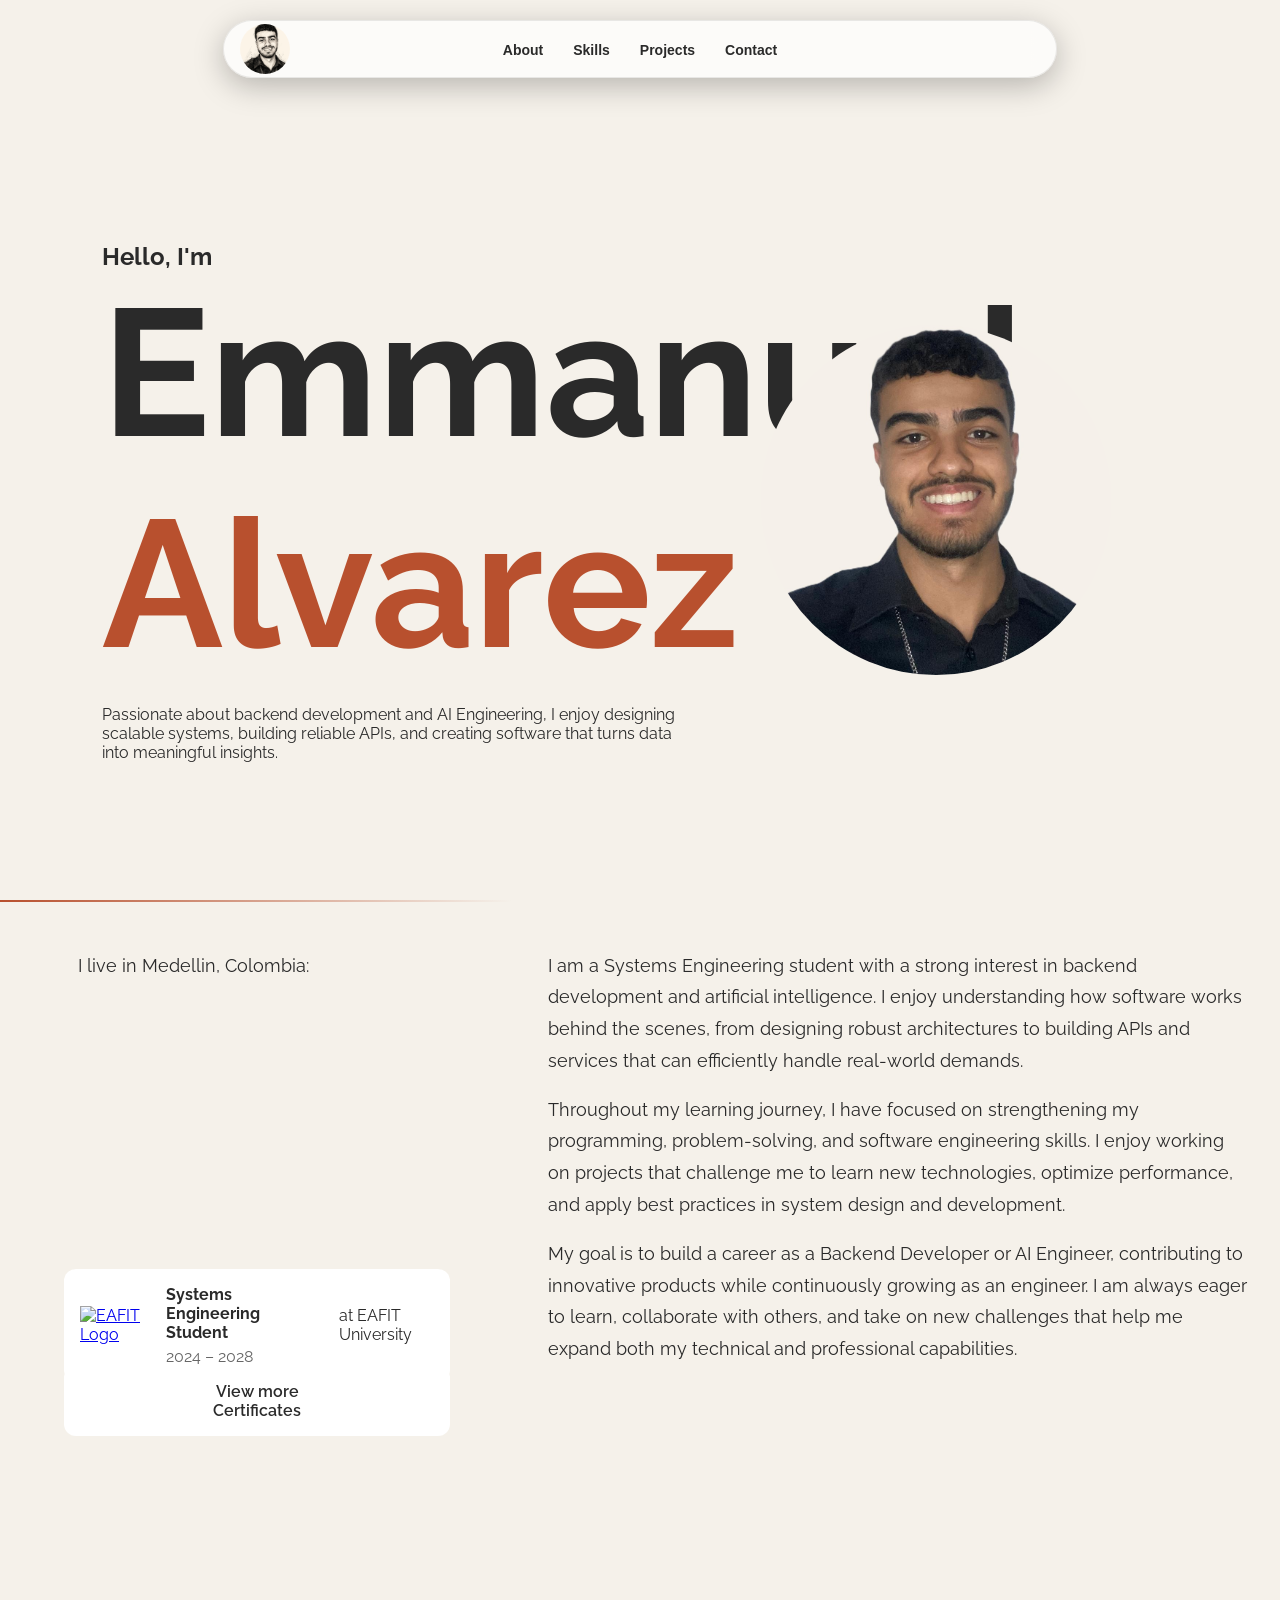
==== frontend/index.html @ 564d669e "feat(certificates)" ====
<!DOCTYPE html>
<html lang="es">
<head>
    <meta charset="UTF-8">
    <meta http-equiv="X-UA-Compatible" content="IE=edge">
    <meta name="viewport" content="width=device-width, initial-scale=1.0">
    <link rel="stylesheet" href="index.css">
    <!-- Fuente del Proyecto Raleway -->
    <link href="https://fonts.googleapis.com/css2?family=Raleway:wght@500&display=swap" rel="stylesheet">
    <title>Portfolio</title>
</head>

<body>

    <div id="topbar-container">
        <script src="topbar/topbar.js"></script>
    </div>


    <section id="introduction" class="section about">
        <div class="about-content">
            <h1>Hello, I'm</h1>
            <p class="about-name">Emmanuel<br><span style="color: #B8502E;"> Alvarez</span></p>
            <p>Passionate about backend development and AI Engineering, I enjoy designing scalable systems, building reliable APIs, and creating software that turns data into meaningful insights.</p>
        </div>

        <div class="about-image">
            <img src="img/profile.jpeg" alt="Profile Picture">
        </div>
    </section>


    <section id="about" class="section aboutExtended">

    <div class="about-left">
    
        <div class="about-location">
            <p>I live in Medellin, Colombia:</p>
        </div>

        <div class="about-map">
            <iframe
                src="https://www.google.com/maps?q=Medellin,Colombia&output=embed"
                loading="lazy">
            </iframe>
        </div>

        <div class="education-card">
            <a href="https://www.eafit.edu.co/" target="_blank">
                <img src="img/eafit_logo.jpg" alt="EAFIT Logo">
            </a>
        
            <div class="education-info">
                <h4>Systems Engineering Student</h4>
                <p>2024 – 2028</p>
            </div>

            <div><p>at EAFIT University</p></div>

        </div>

        
        <div id="certificates-container">
            <script src="certificates/certificates.js"></script>
        </div>

        <div class="certificates-link">
            <a href="#"  id="open-certificates">
                View more Certificates
            </a>
        </div>

    </div>

        <div class="about-description">
            <p>I am a Systems Engineering student with a strong interest in backend development and artificial intelligence. I enjoy understanding how software works behind the scenes, from designing robust architectures to building APIs and services that can efficiently handle real-world demands.</p>
            <p>Throughout my learning journey, I have focused on strengthening my programming, problem-solving, and software engineering skills. I enjoy working on projects that challenge me to learn new technologies, optimize performance, and apply best practices in system design and development.</p>
            <p>My goal is to build a career as a Backend Developer or AI Engineer, contributing to innovative products while continuously growing as an engineer. I am always eager to learn, collaborate with others, and take on new challenges that help me expand both my technical and professional capabilities.</p>
        </div>
    </section>

    <section id="skills" class="section skills">

    </section>

    <section id="projects" class="section projects">

    </section>

    <section id="contact" class="section contact">

    </section>
</body>
</html>
---- frontend/index.css ----
body {
    margin: 0;
    padding-top: 100px;
    background: #F5F1EA;
    color: #2a2a2a;
    font-family: 'Raleway', sans-serif;
}

.section {
    min-height: 100vh;
    display: flex;
}

.about {
    min-height: calc(100vh - 100px);
    background: #F5F1EA;
    display: flex;
    align-items: center;
    justify-content: space-between;
    padding: 0 8%;
}


.about-content {
    width: 55%;
}

.about-name {
    font-size: 20vh;
    font-weight: 700;
    margin-bottom: 1rem;
    margin-top: -1.5rem;
}

.about-image {
    width: 45%;
    display: flex;
    justify-content: center;
}

.about-image img {
    width: 350px;
    height: 350px;
    border-radius: 50%;
    object-fit: cover;
    object-position: center 90%;
}


.about::after {
    content: "";
    position: absolute;
    bottom: -2px;

    left:0%;
    transform: translateX(-50%);

    width: 80%;
    height: 2px;

    background: linear-gradient(
        90deg,
        transparent,
        #B8502E,
        transparent
    );
}

.about-description {
    font-size: 1.1rem;
    line-height: 1.8;
    max-width: 700px;
    margin-left: auto;
    margin-right: 2rem;
    margin-top: 2rem;
    margin-bottom: 2rem;
}

.about-left {
    width: 450px;
    flex-shrink: 0;


    display: flex;
    flex-direction: column;
    align-items: center;
}

.about-location {
    line-height: 1.8;
    margin-top: 2rem;
    font-size: 1.1rem;
    font-weight: 2000;
    margin-left: -4rem;
}

.about-map iframe {
    
    margin-left: 2rem; 
    width: 110%;
    height: 250px;
    border: none;
    border-radius: 12px;
}

.education-card {
    
    margin-left: 4rem;

    background: #ffffff;
    border-radius: 12px;
    padding: 1rem;
    margin-top: 1rem;

    display: flex;
    align-items: center;
    gap: 1rem;
}

.education-card img {
    width: 60px;
    height: auto;
}

.education-info h4 {
    margin: 0;
    font-size: 1rem;
}

.education-info p {
    margin: 0.3rem 0 0;
    color: #666;
}

.certificates-link {
    
    margin-top: -1rem;
    margin-left: 4rem;
    background: #ffffff;
    border-radius: 12px;
    padding: 1rem 7rem;

    text-align: center;
    transition: 0.3s;
}

.certificates-link:hover {
    transform: translateY(-2px);
}

.certificates-link a {
    text-decoration: none;
    color: inherit;
    font-weight: 600;
}


.skills {
    background: #F5F1EA;
}

.projects {
    background: #EFEAE0;
}

.contact {
    background: #F5F1EA;
}


html {
    scroll-behavior: smooth;
}
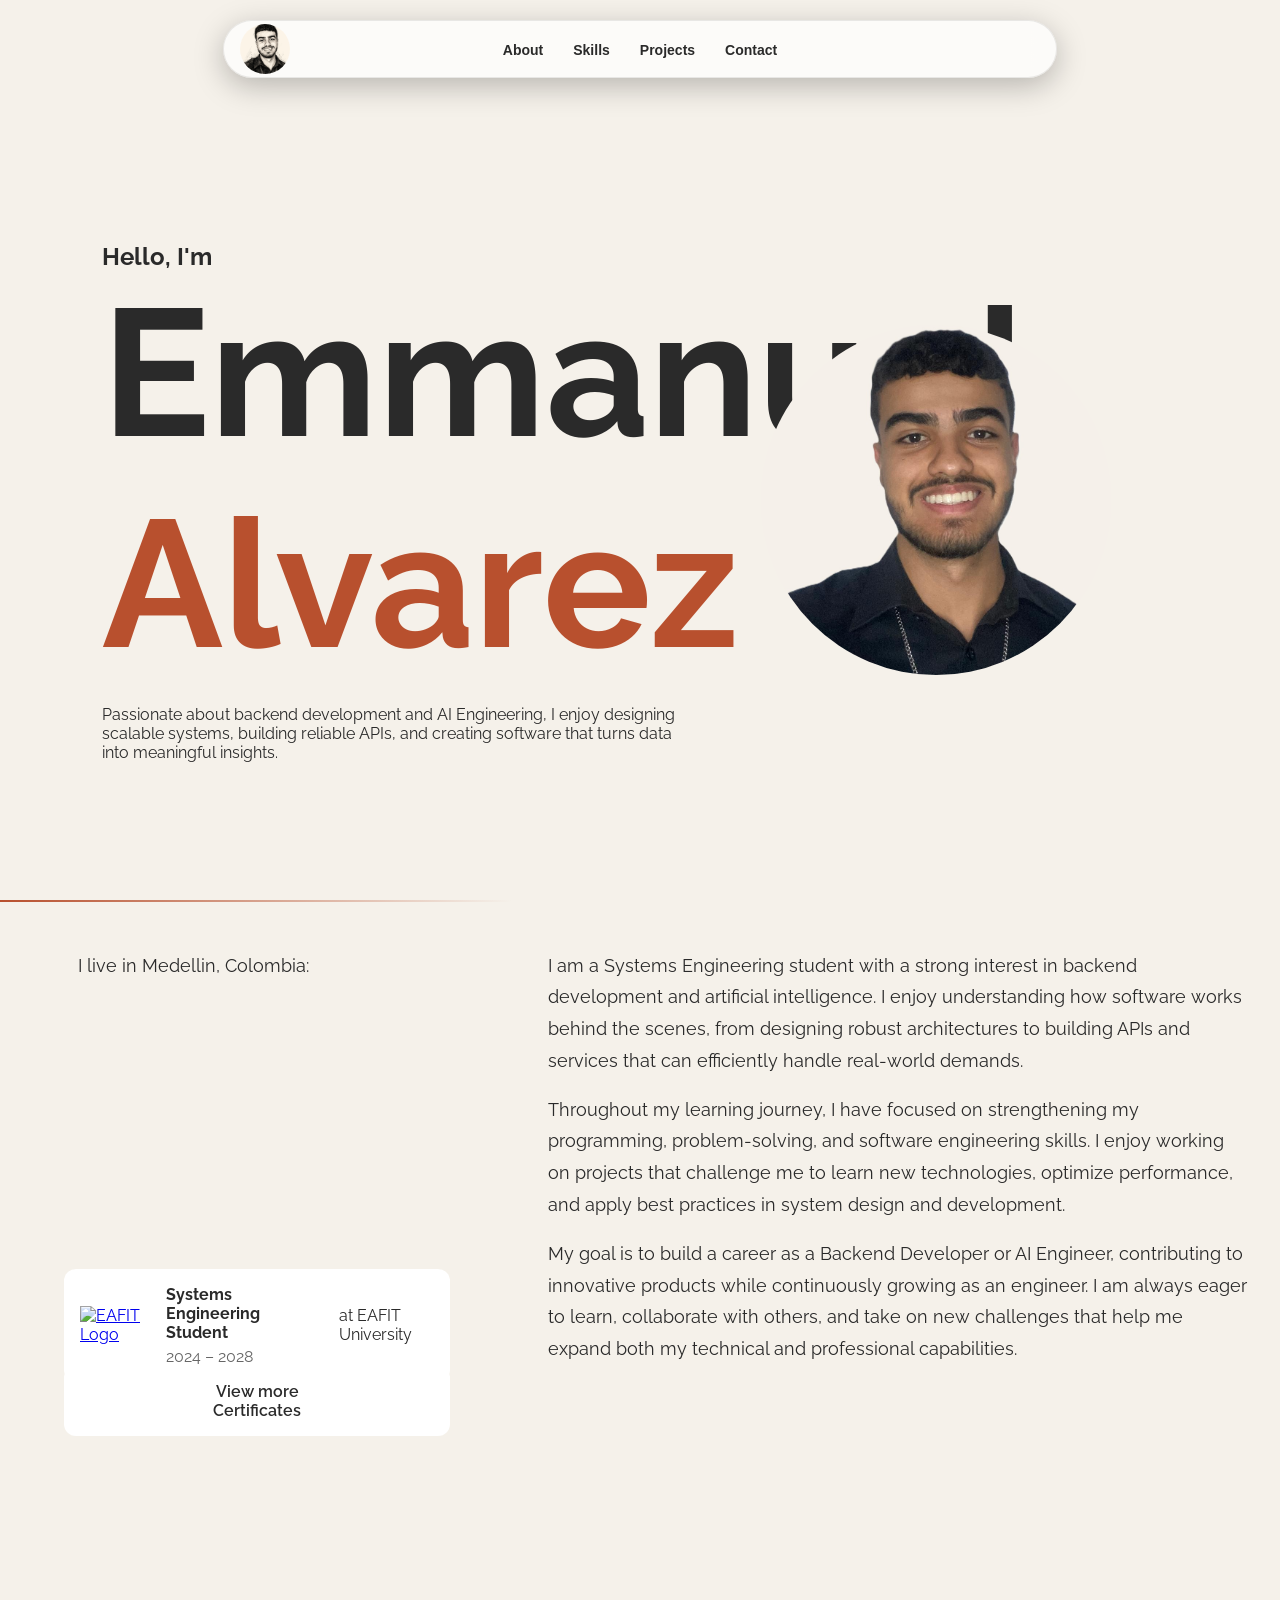
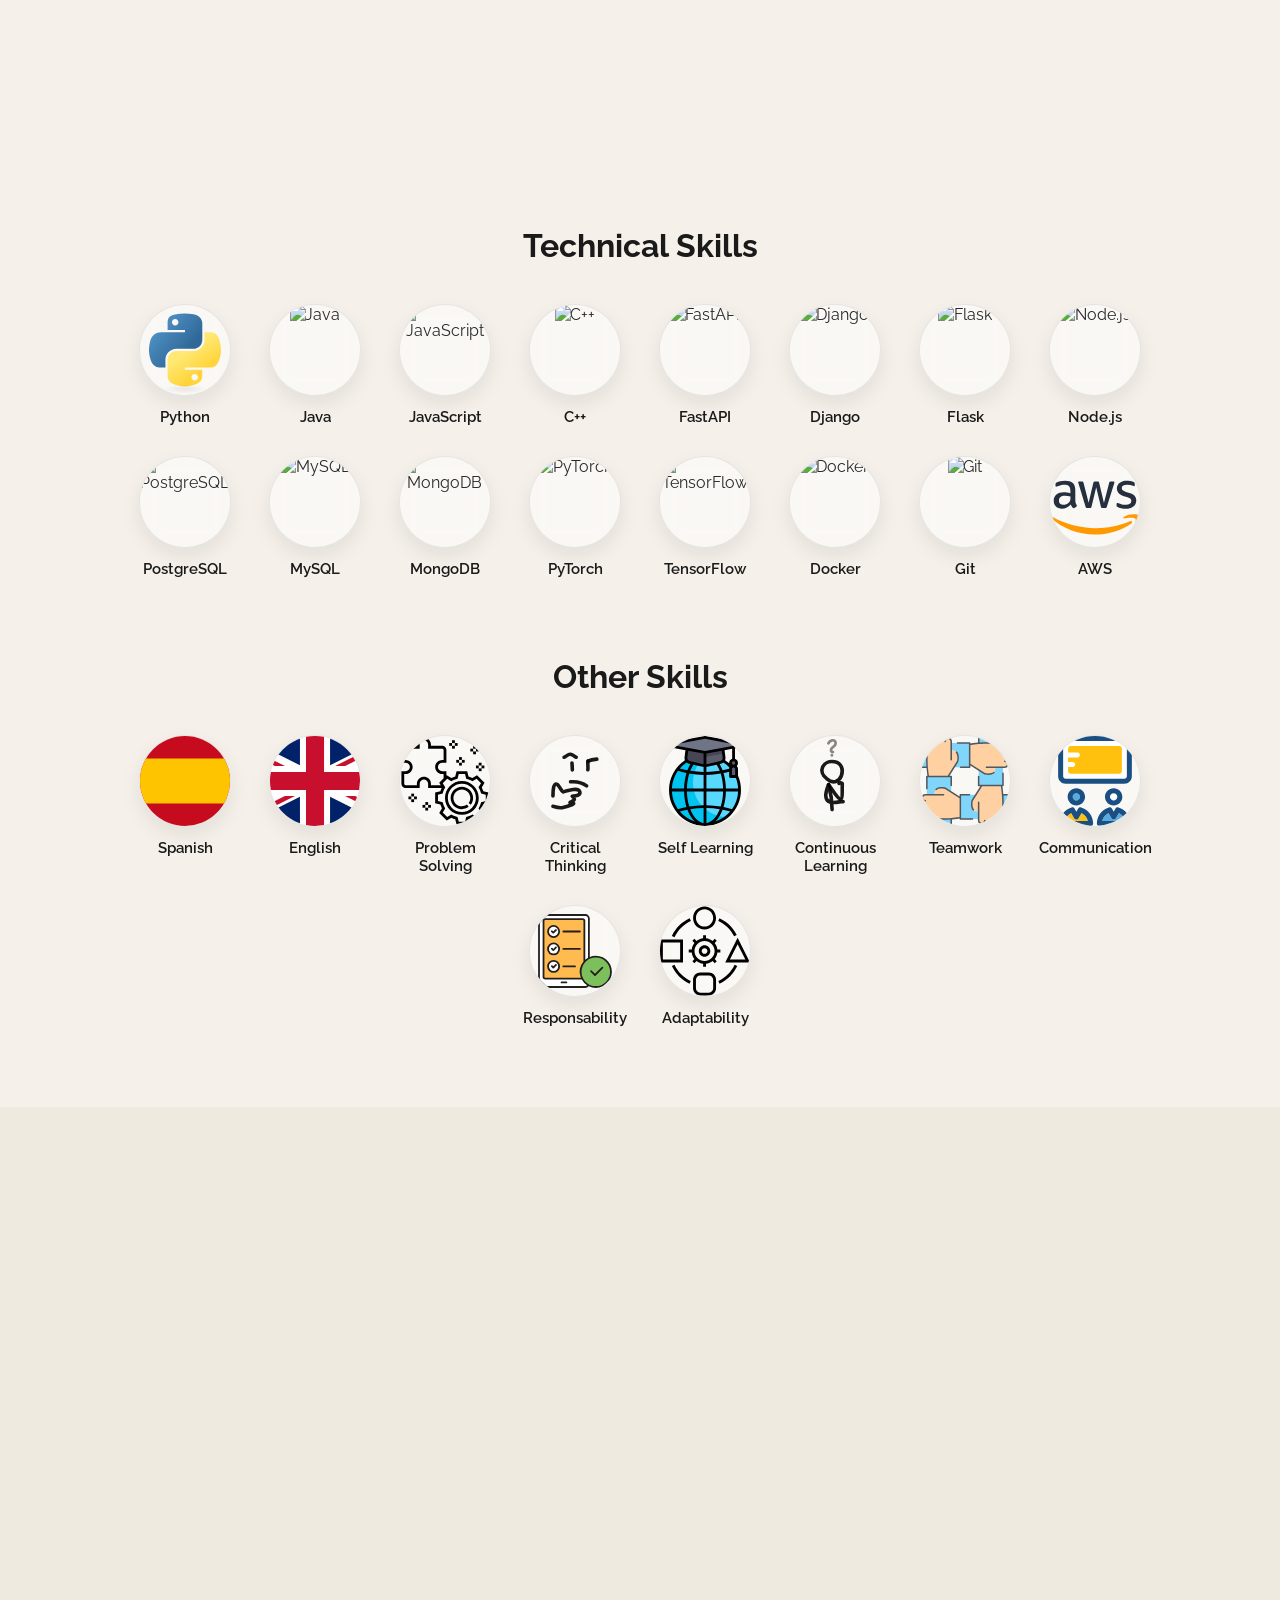
==== commit 8da8e365: "feat(skills): New skills panel" ====
--- a/frontend/index.html
+++ b/frontend/index.html
@@ -80,6 +80,10 @@
     </section>
 
     <section id="skills" class="section skills">
+        
+    <div id="skills-container">
+        <script src="skills/skills.js"></script>
+    </div>
 
     </section>
 
--- a/frontend/index.css
+++ b/frontend/index.css
@@ -98,8 +98,7 @@
 
 .about-map iframe {
     
-    margin-left: 2rem; 
-    width: 110%;
+    width: 122%;
     height: 250px;
     border: none;
     border-radius: 12px;
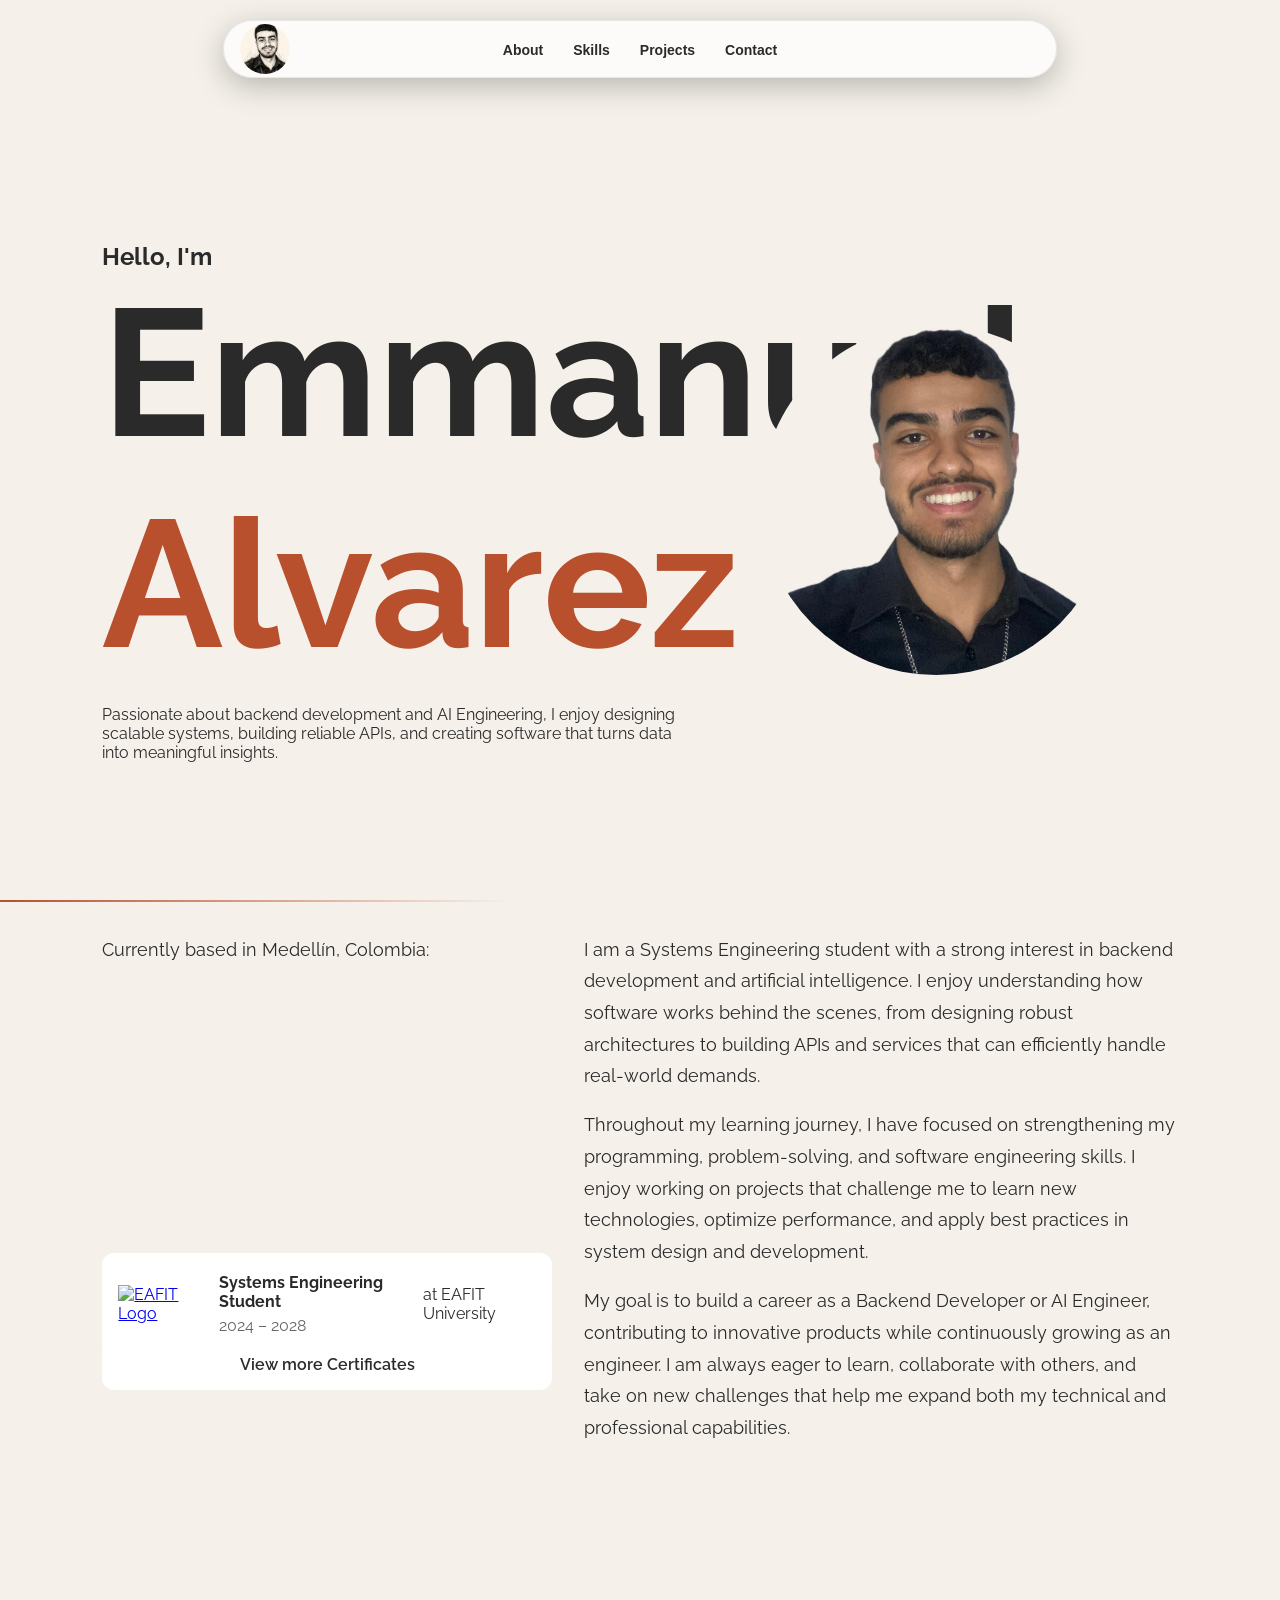
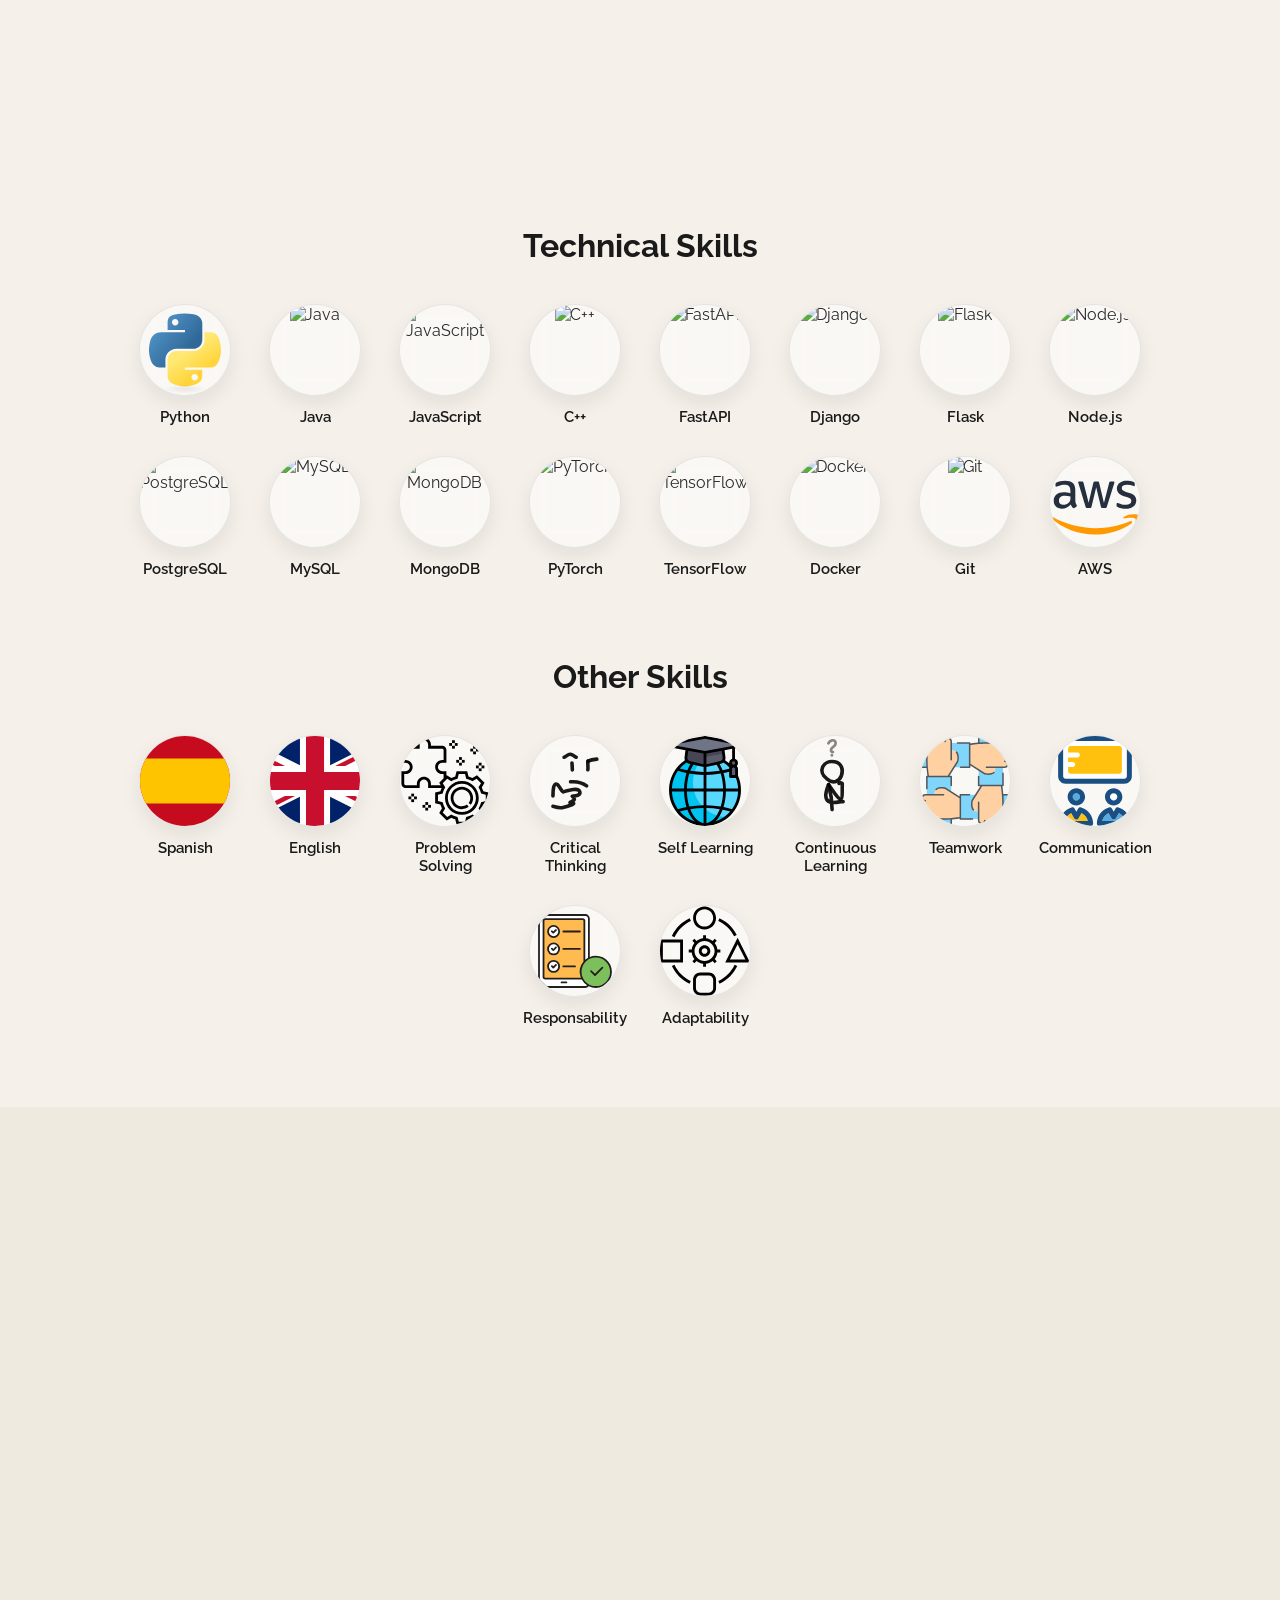
==== commit 6977015e: "fix(about):correcting margins" ====
--- a/frontend/index.html
+++ b/frontend/index.html
@@ -35,7 +35,7 @@
     <div class="about-left">
     
         <div class="about-location">
-            <p>I live in Medellin, Colombia:</p>
+            <p>Currently based in Medellín, Colombia:</p>
         </div>
 
         <div class="about-map">
@@ -69,7 +69,6 @@
                 View more Certificates
             </a>
         </div>
-
     </div>
 
         <div class="about-description">
--- a/frontend/index.css
+++ b/frontend/index.css
@@ -68,37 +68,39 @@
     );
 }
 
+.aboutExtended {
+    display: flex;
+    justify-content: space-between;
+    padding: 0 8%;
+}
 .about-description {
     font-size: 1.1rem;
     line-height: 1.8;
-    max-width: 700px;
+    max-width: 620px;
     margin-left: auto;
-    margin-right: 2rem;
-    margin-top: 2rem;
-    margin-bottom: 2rem;
+    margin-top: 1rem;
 }
 
 .about-left {
     width: 450px;
     flex-shrink: 0;
 
-
     display: flex;
     flex-direction: column;
-    align-items: center;
+    align-items: stretch;
+    margin-top: 1rem;
+    margin-right: 2rem;
 }
 
 .about-location {
     line-height: 1.8;
-    margin-top: 2rem;
     font-size: 1.1rem;
     font-weight: 2000;
-    margin-left: -4rem;
 }
 
 .about-map iframe {
     
-    width: 122%;
+    width: 100%;
     height: 250px;
     border: none;
     border-radius: 12px;
@@ -106,8 +108,6 @@
 
 .education-card {
     
-    margin-left: 4rem;
-
     background: #ffffff;
     border-radius: 12px;
     padding: 1rem;
@@ -136,7 +136,6 @@
 .certificates-link {
     
     margin-top: -1rem;
-    margin-left: 4rem;
     background: #ffffff;
     border-radius: 12px;
     padding: 1rem 7rem;
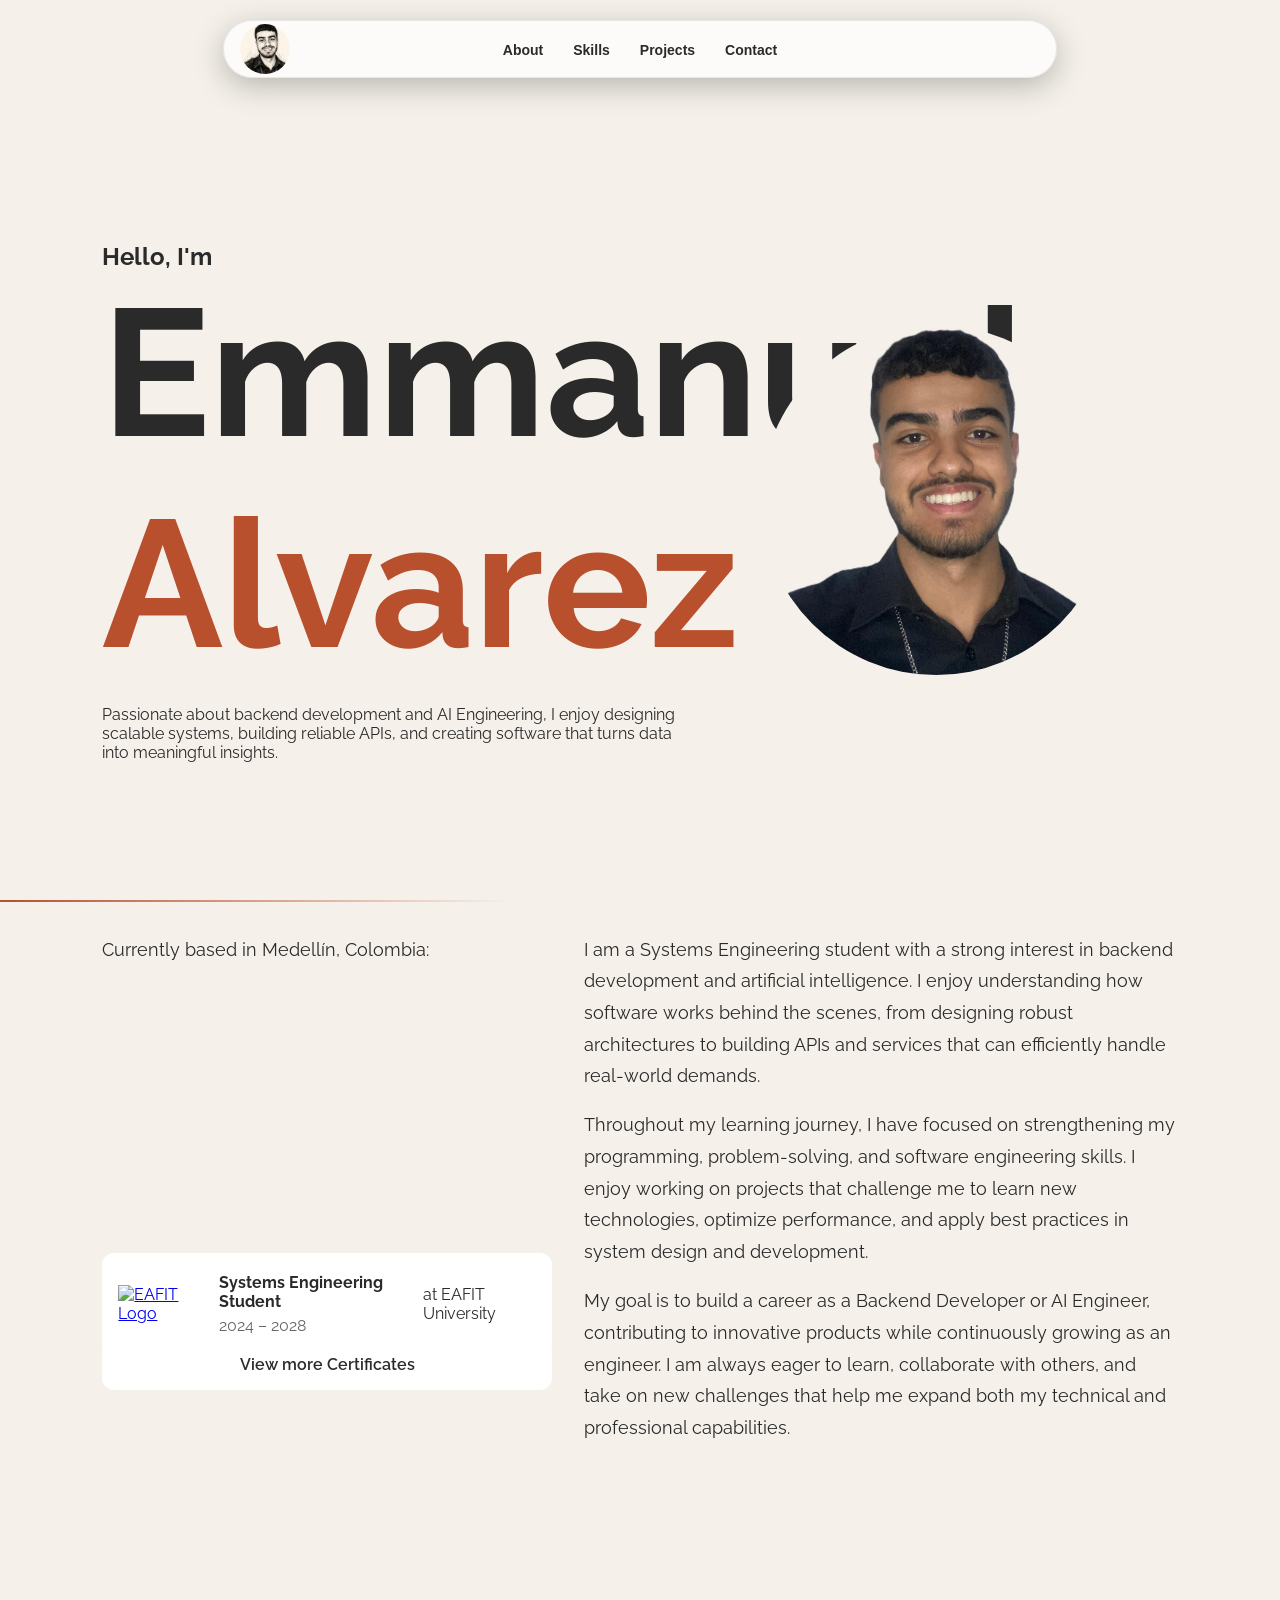
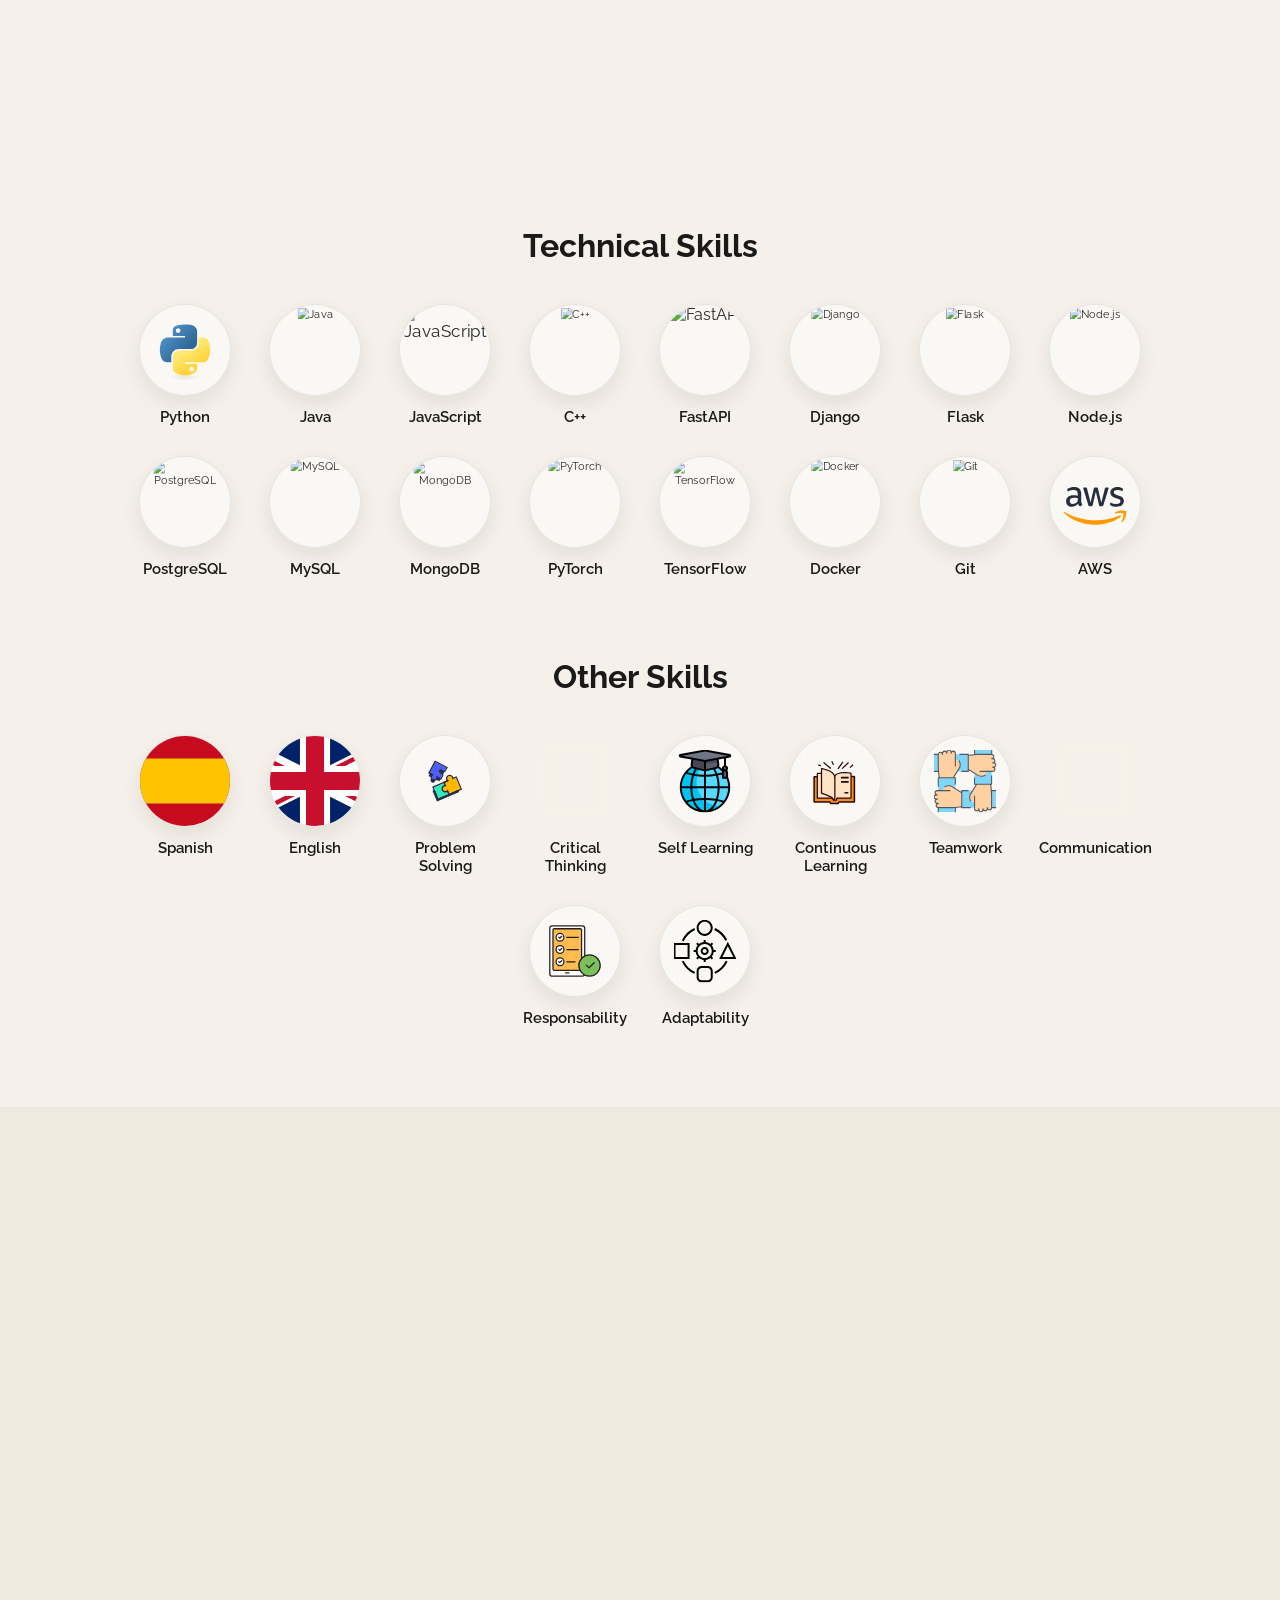
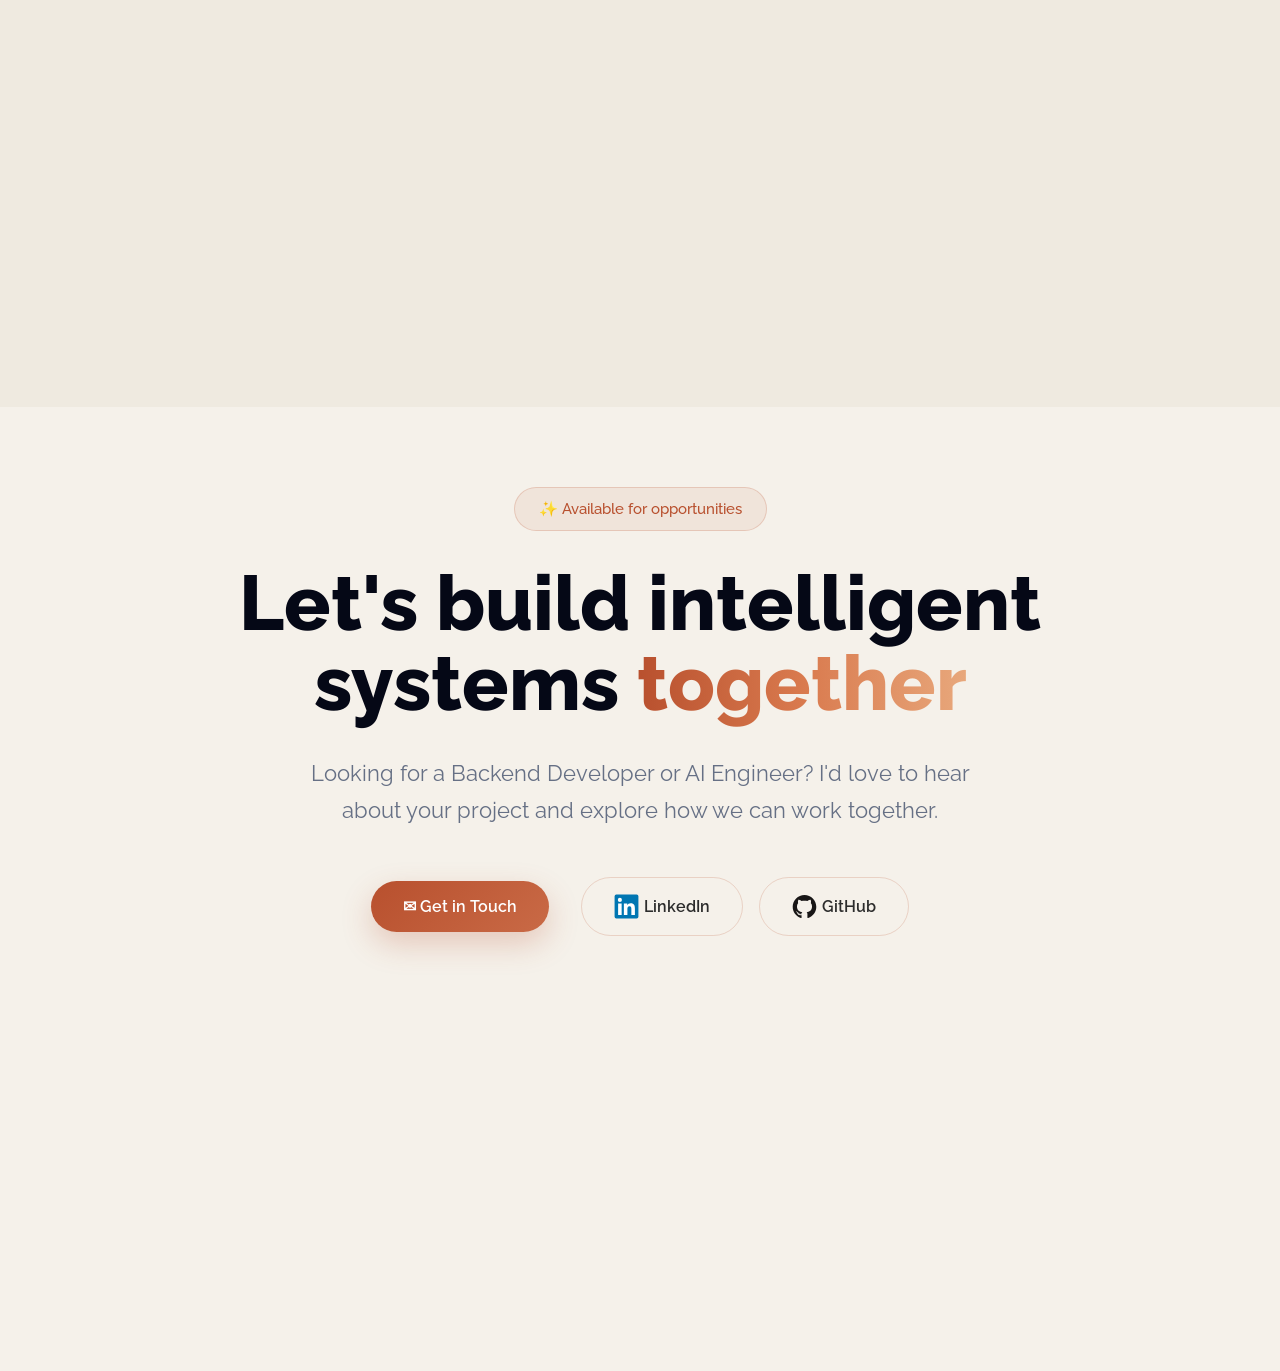
==== commit 109fb7c8: "feat(contact): new section" ====
--- a/frontend/index.html
+++ b/frontend/index.html
@@ -91,7 +91,55 @@
     </section>
 
     <section id="contact" class="section contact">
+        <div class="contact-container">
 
+            <span class="availability-badge">
+              ✨ Available for opportunities
+            </span>
+
+            <h2 class="contact-title">
+              Let's build intelligent systems
+              <span>together</span>
+            </h2>
+
+            <p class="contact-description">
+              Looking for a Backend Developer or AI Engineer? I'd love 
+              to hear about your project and explore how we can work together.
+            </p>
+
+            <div class="contact-actions">
+                <a
+                    href="#"
+                    id="open-contact-form"
+                    class="btn btn-primary"
+                >
+                    <script src="contact-form/contact-form.js"></script>
+                  ✉ Get in Touch
+                </a>
+                <div id="contact-form-container">
+                    <script src="contact-form/contact-form.js"></script>
+                </div>
+
+                <a
+                  href="https://www.linkedin.com/in/emmanuel-a-228139344/"
+                  target="_blank"
+                  class="btn btn-secondary"
+                >
+                    <img src="img/linkedin.svg" alt="LinkedIn Icon"  class="social-icon">
+                    LinkedIn
+                </a>
+
+                <a
+                  href="https://github.com/Emmanuel0930"
+                  target="_blank"
+                  class="btn btn-secondary"
+                >
+
+                    <img src="img/github.svg" alt="GitHub Icon"  class="social-icon">
+                    GitHub
+                </a>
+            </div>
+        </div>
     </section>
 </body>
 </html>
--- a/frontend/index.css
+++ b/frontend/index.css
@@ -165,6 +165,138 @@
 
 .contact {
     background: #F5F1EA;
+    padding: 2rem 2rem;
+}
+
+
+.contact-container {
+    max-width: 1400px;
+    margin: 0 auto;
+
+    padding: 3rem 2rem;
+
+    text-align: center;
+    
+}
+
+.availability-badge {
+  display: inline-block;
+
+  padding: 0.75rem 1.5rem;
+
+  border-radius: 999px;
+
+  border: 1px solid rgba(184, 80, 46, 0.2);
+
+  color: #B8502E;
+
+  background: rgba(184, 80, 46, 0.08);
+
+  font-size: 0.95rem;
+  font-weight: 500;
+
+  margin-bottom: 2rem;
+}
+
+.contact-title {
+  font-size: clamp(3rem, 6vw, 5.5rem);
+  font-weight: 800;
+
+  line-height: 1.05;
+
+  color: #050816;
+
+  max-width: 1100px;
+
+  margin: 0 auto 2rem;
+}
+
+.contact-title span {
+  background: linear-gradient(
+    90deg,
+    #B8502E,
+    #D97A4E,
+    #E8A87C
+  );
+
+  -webkit-background-clip: text;
+  -webkit-text-fill-color: transparent;
+}
+
+.contact-description {
+  max-width: 700px;
+
+  margin: 0 auto 3rem;
+
+  font-size: 1.35rem;
+  line-height: 1.7;
+
+  color: #667085;
+}
+
+.contact-actions {
+  display: flex;
+  justify-content: center;
+  align-items: center;
+
+  gap: 1rem;
+
+  flex-wrap: wrap;
+}
+
+.btn {
+  display: inline-flex;
+  align-items: center;
+  justify-content: center;
+
+  padding: 1rem 2rem;
+
+  border-radius: 999px;
+
+  text-decoration: none;
+
+  font-weight: 600;
+
+  transition: all 0.3s ease;
+
+    gap: 0.3rem;
+}
+
+.btn-primary {
+  background: linear-gradient(
+    135deg,
+    #B8502E,
+    #C96A46
+  );
+
+  color: white;
+
+  box-shadow:
+    0 12px 30px rgba(184, 80, 46, 0.25);
+}
+
+.btn-primary:hover {
+  transform: translateY(-3px);
+}
+
+.btn-secondary {
+  background: transparent;
+
+  color: #2c2c2c;
+
+  border: 1px solid rgba(184, 80, 46, 0.2);
+}
+
+.btn-secondary:hover {
+  background: rgba(184, 80, 46, 0.05);
+
+  transform: translateY(-3px);
+}
+
+.social-icon {
+  width: 25px;
+  height: 25px;
+  
 }
 
 
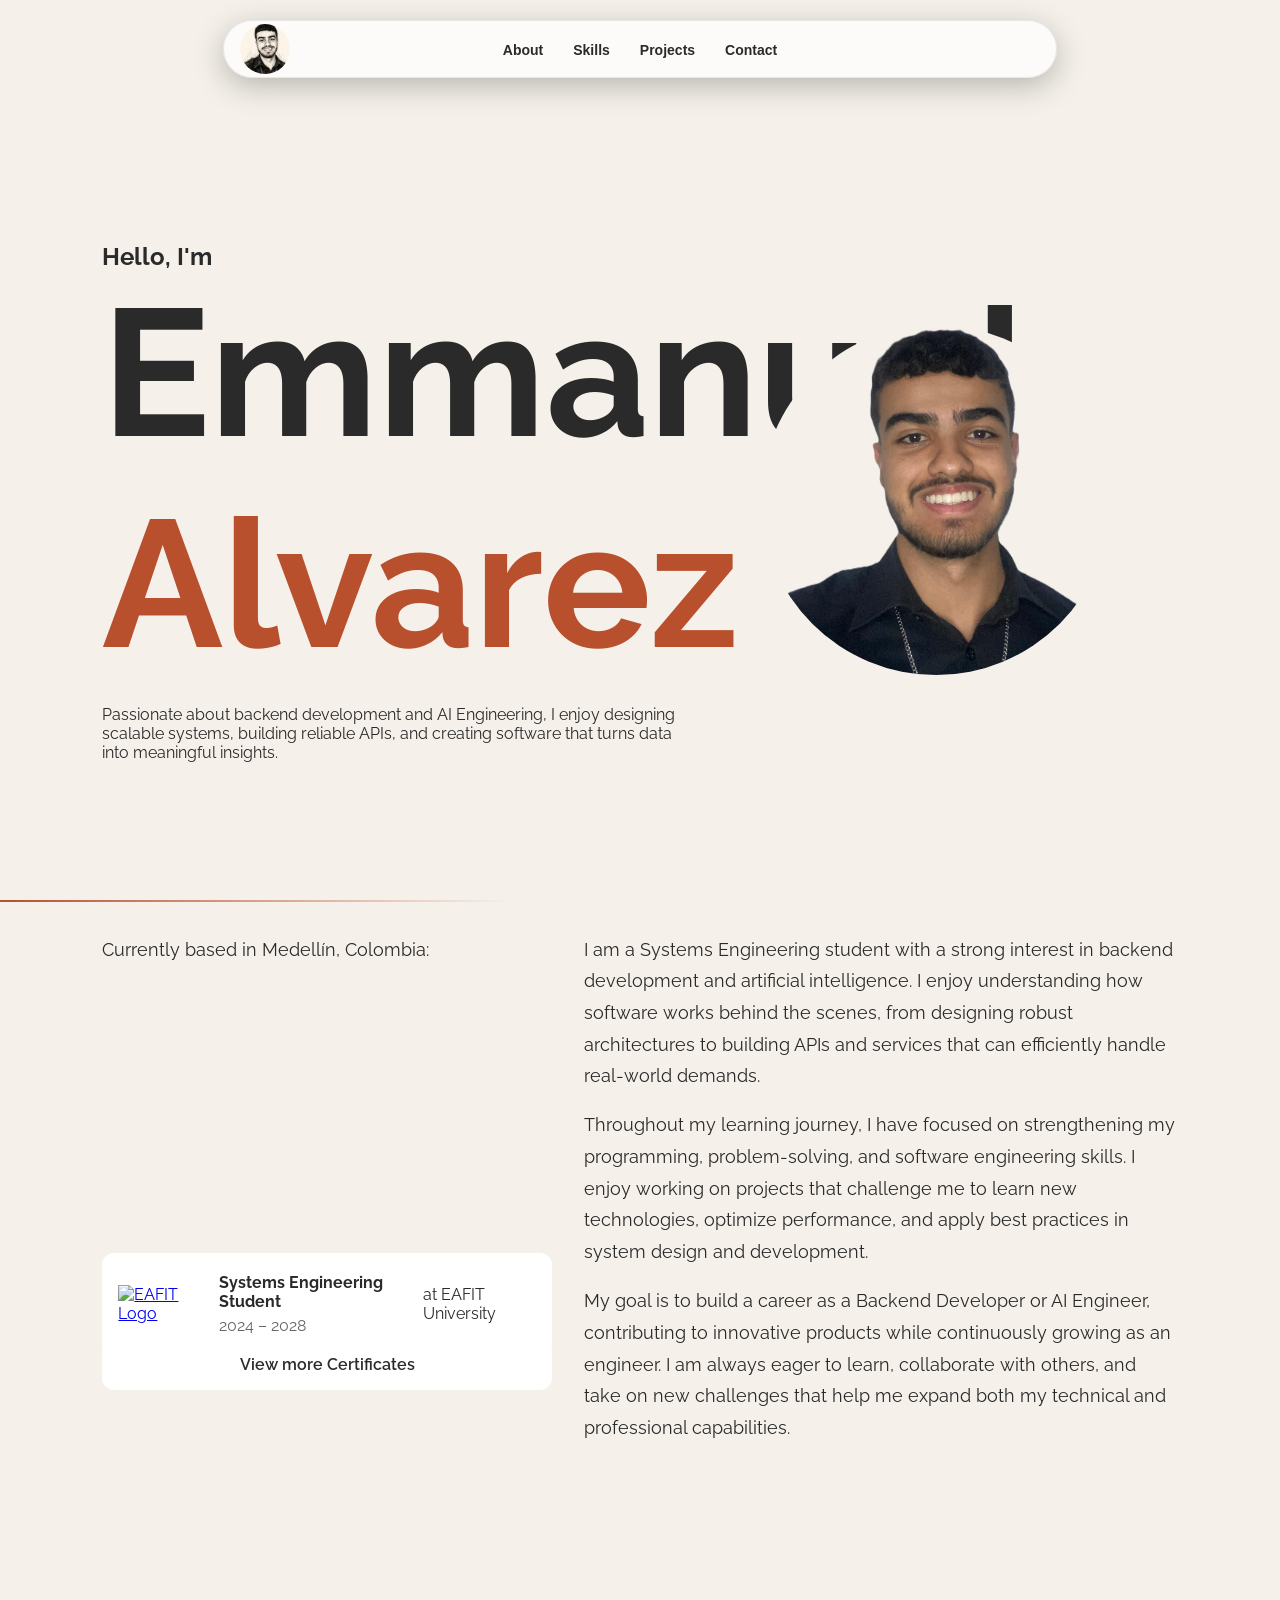
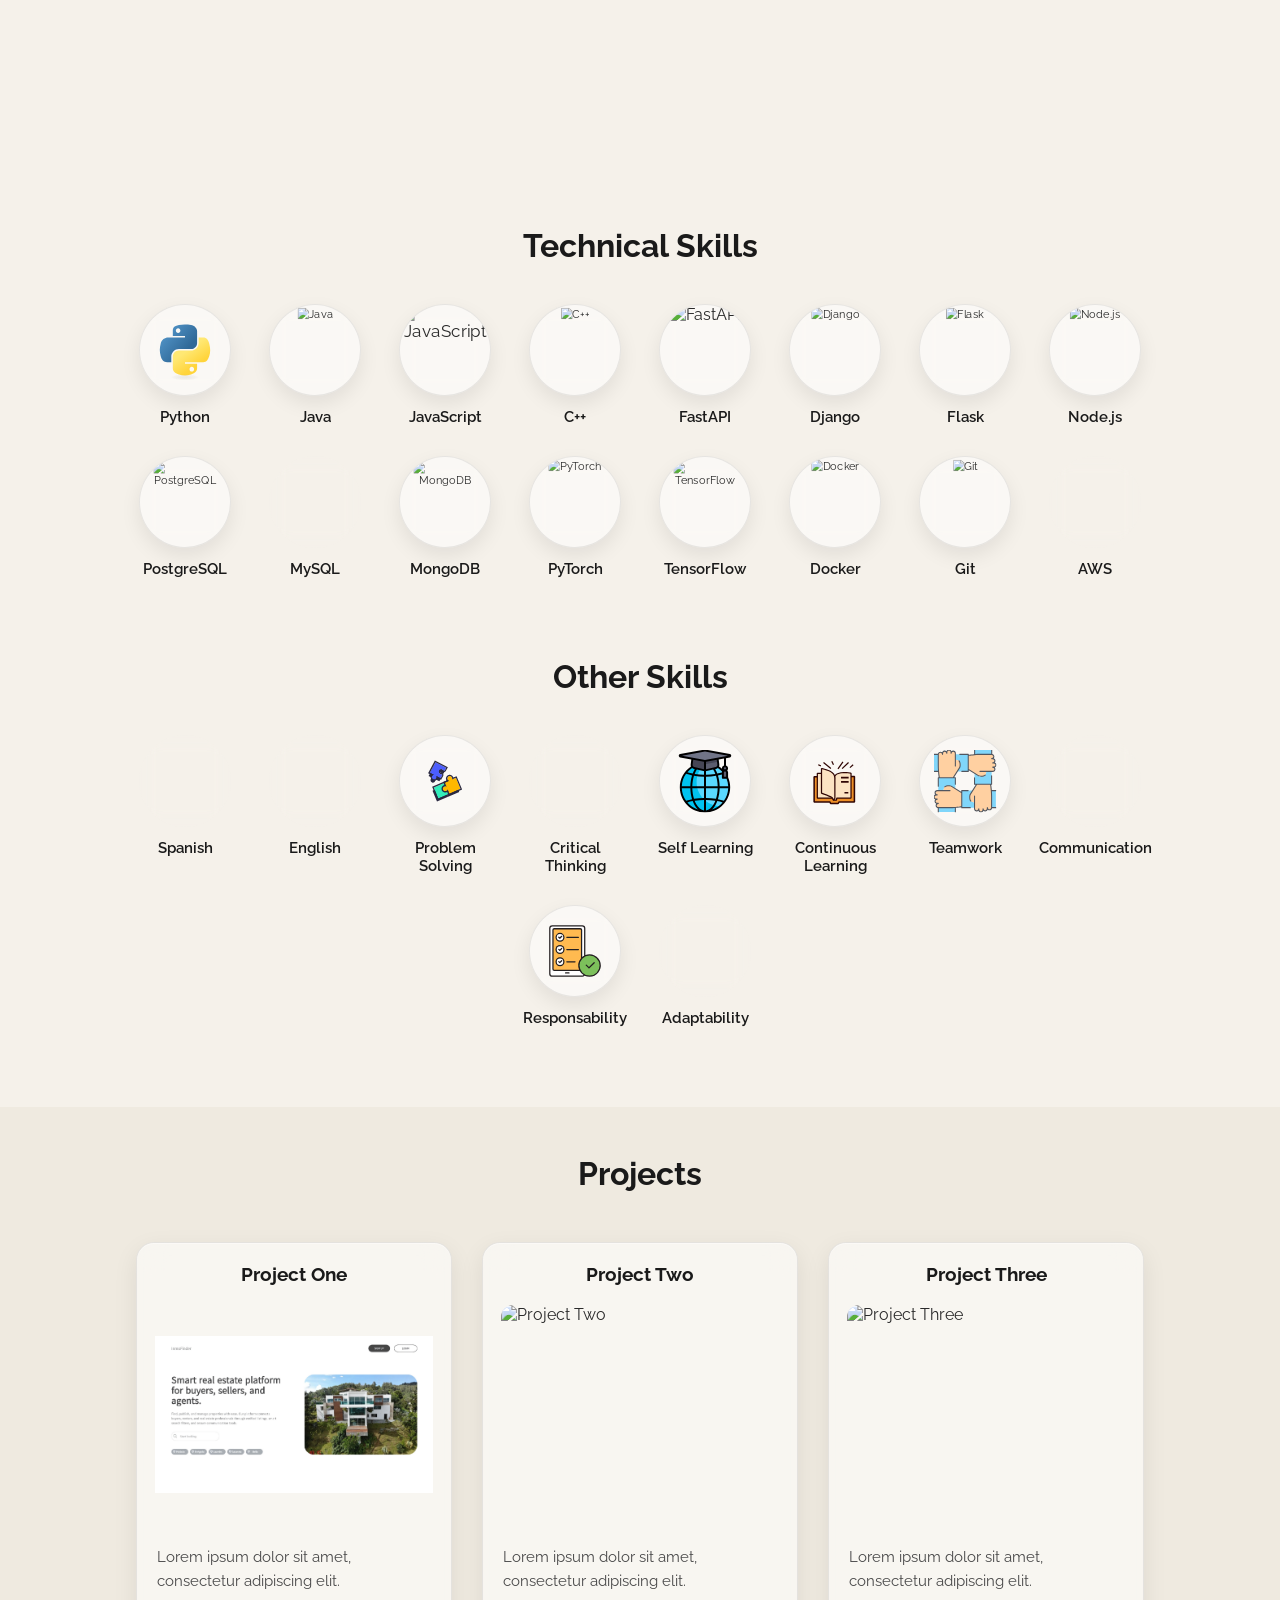
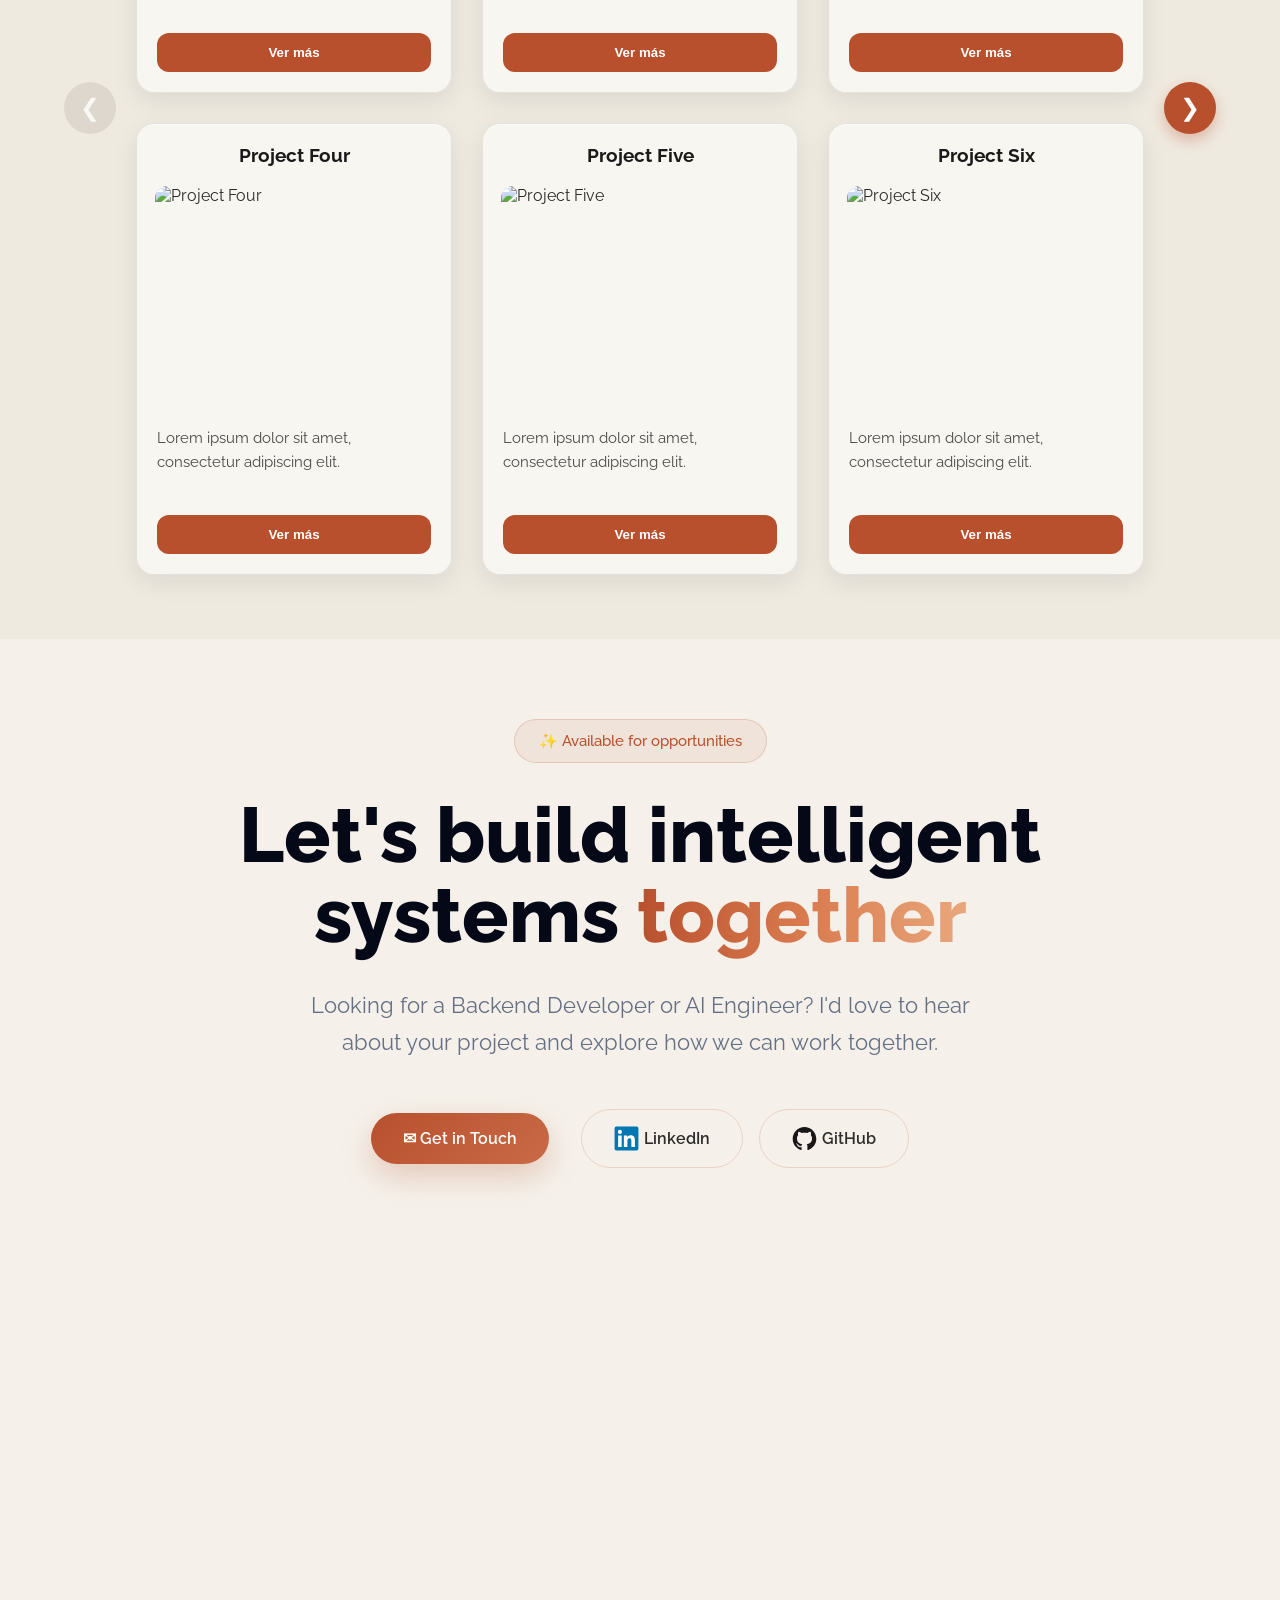
==== commit cd6325a7: "feat(projects): first stage section projects" ====
--- a/frontend/index.html
+++ b/frontend/index.html
@@ -79,15 +79,15 @@
     </section>
 
     <section id="skills" class="section skills">
-        
-    <div id="skills-container">
-        <script src="skills/skills.js"></script>
-    </div>
-
+        <div id="skills-container">
+            <script src="skills/skills.js"></script>
+        </div>
     </section>
 
     <section id="projects" class="section projects">
-
+        <div id="projects-container">
+            <script src="projects/projects.js"></script>
+        </div>
     </section>
 
     <section id="contact" class="section contact">
--- a/frontend/index.css
+++ b/frontend/index.css
@@ -161,6 +161,7 @@
 
 .projects {
     background: #EFEAE0;
+    padding: 2rem 0rem;
 }
 
 .contact {
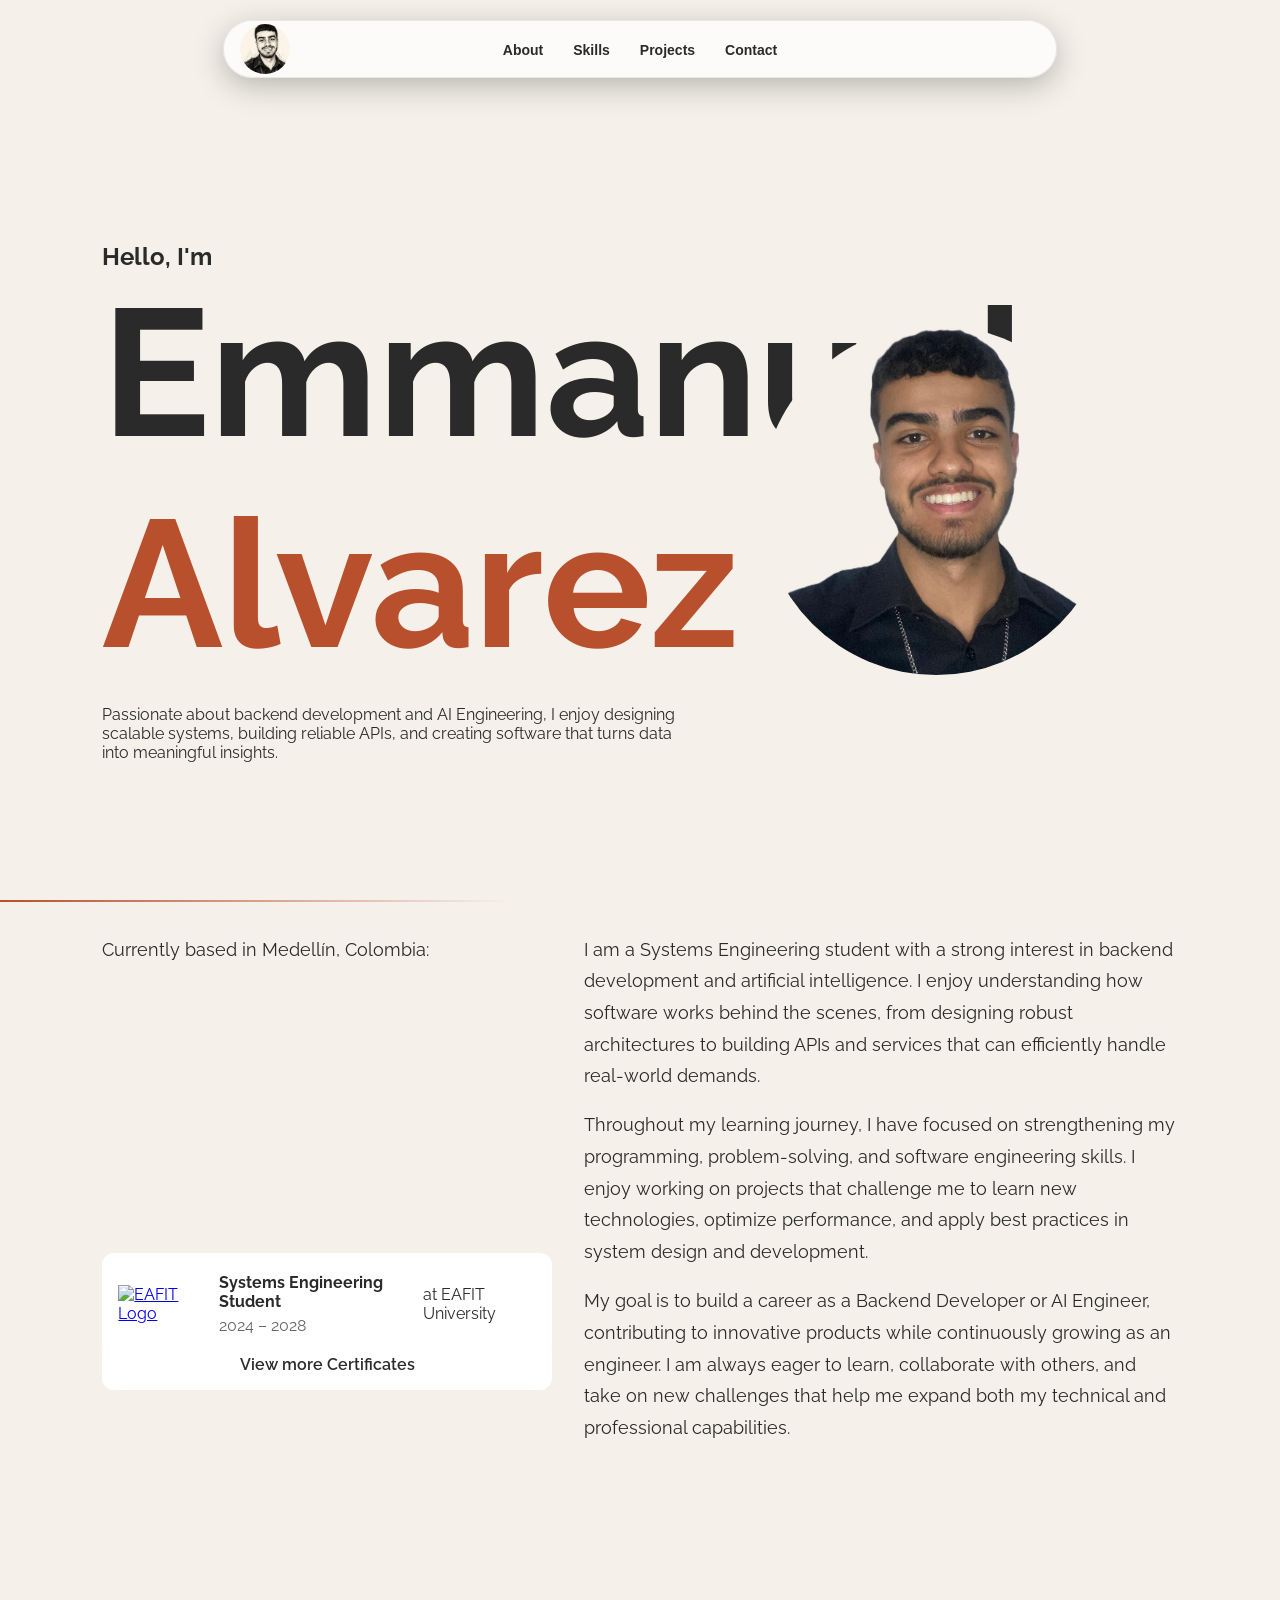
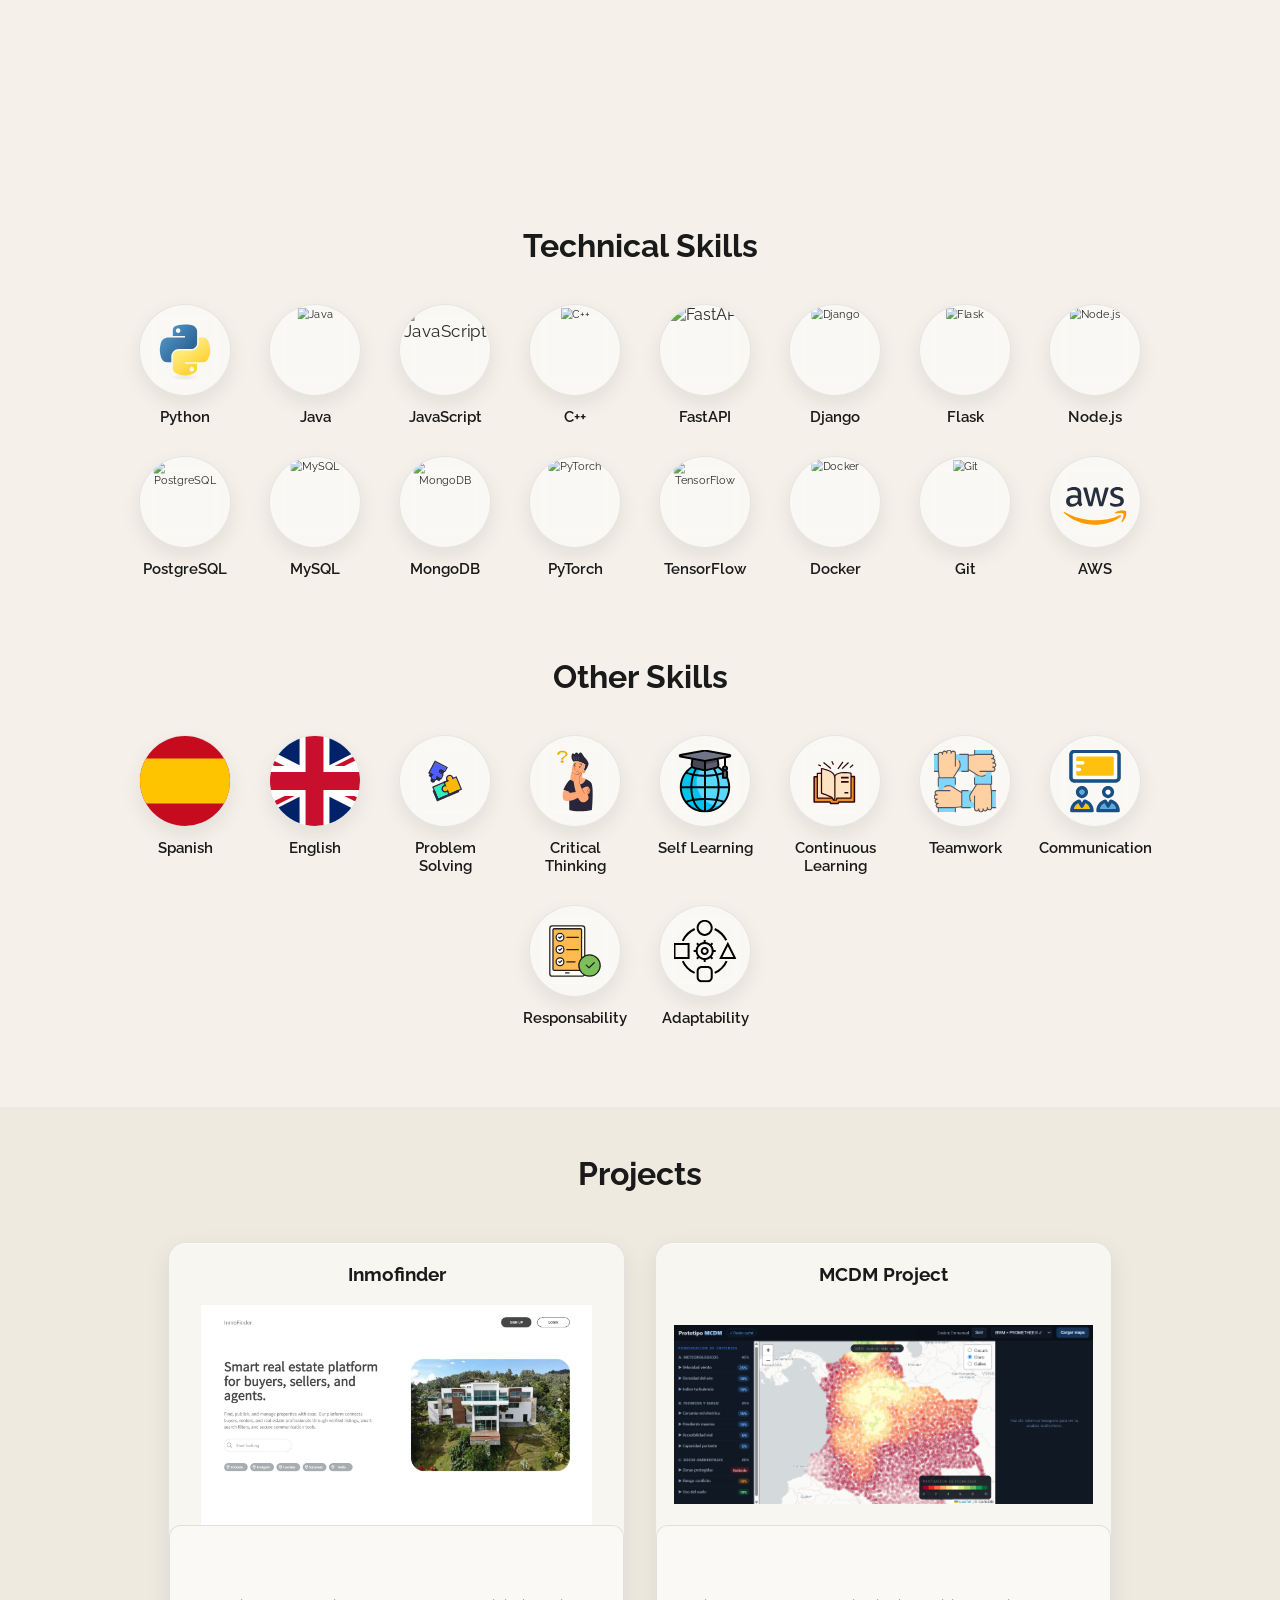
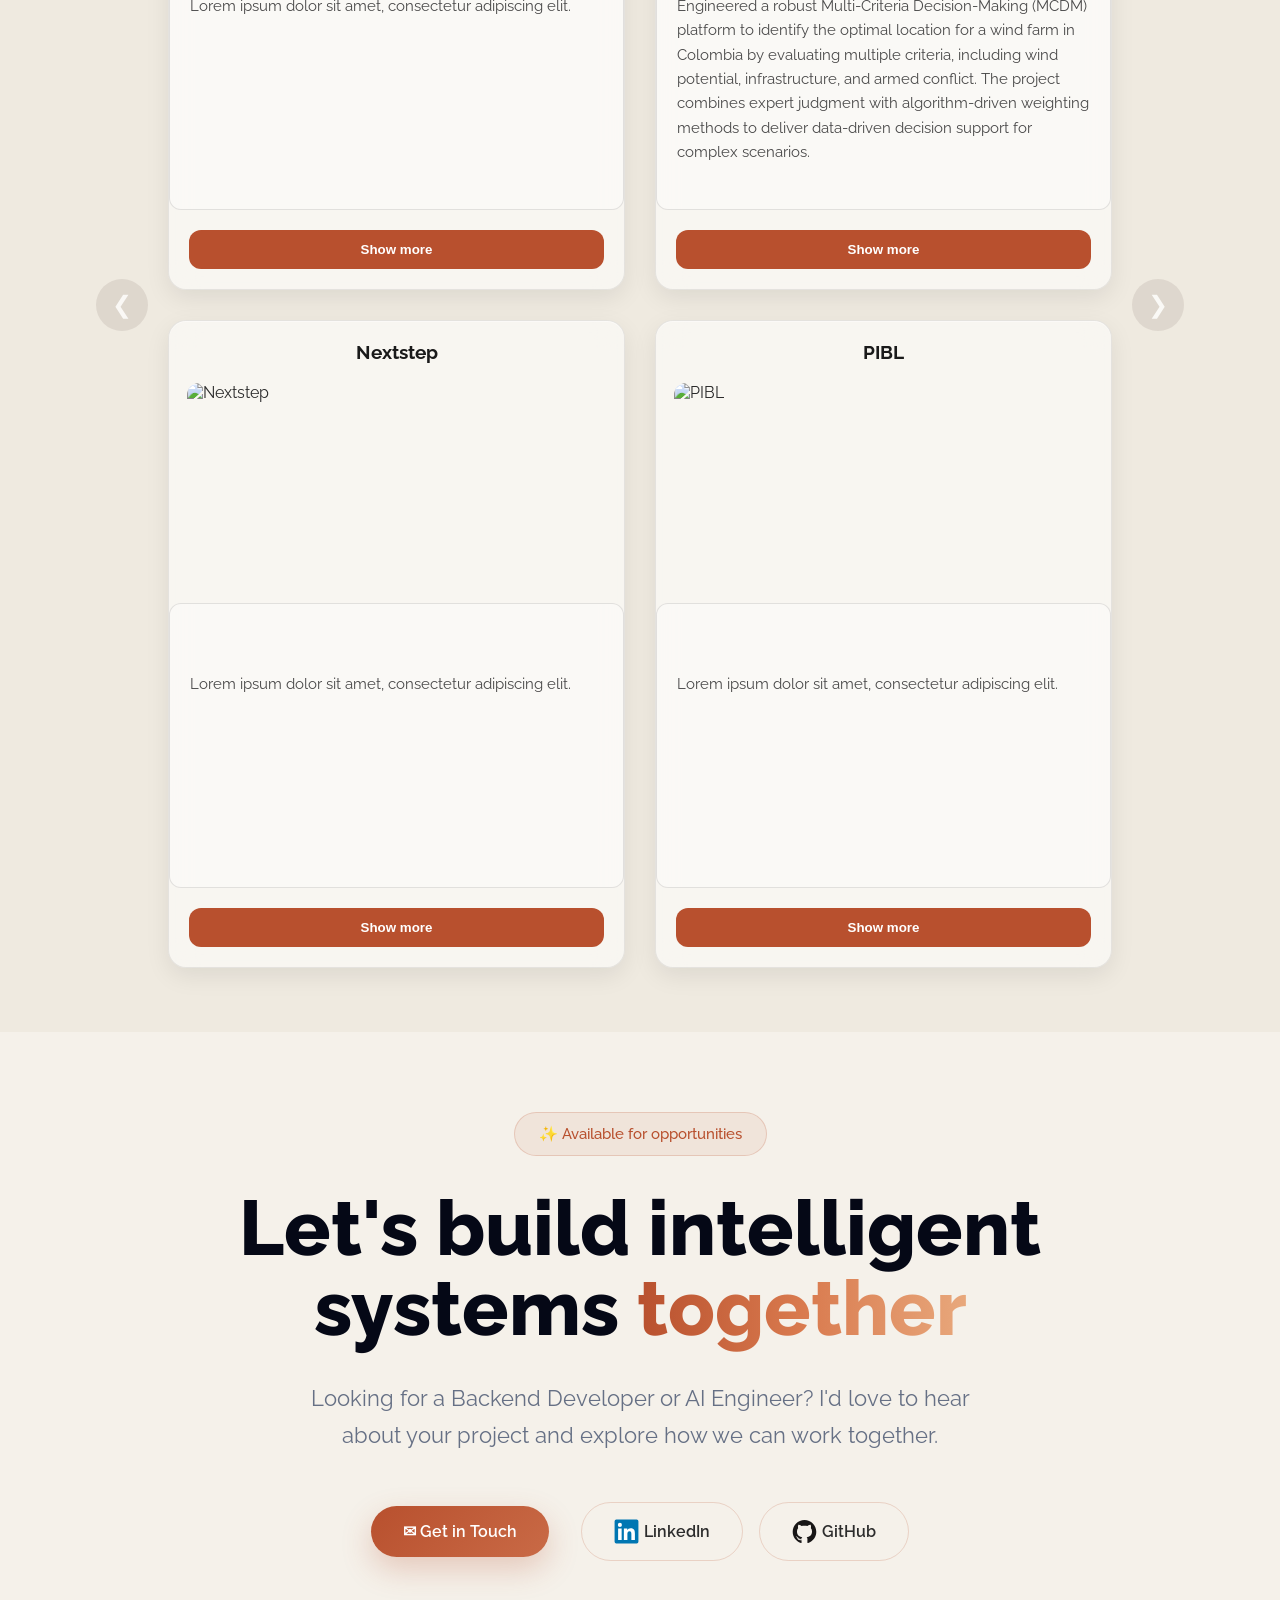
==== commit afba3e35: "feat(projects): second stage" ====
--- a/frontend/index.html
+++ b/frontend/index.html
@@ -86,6 +86,7 @@
 
     <section id="projects" class="section projects">
         <div id="projects-container">
+            <script src="project-viewer/project-viewer.js"></script>
             <script src="projects/projects.js"></script>
         </div>
     </section>
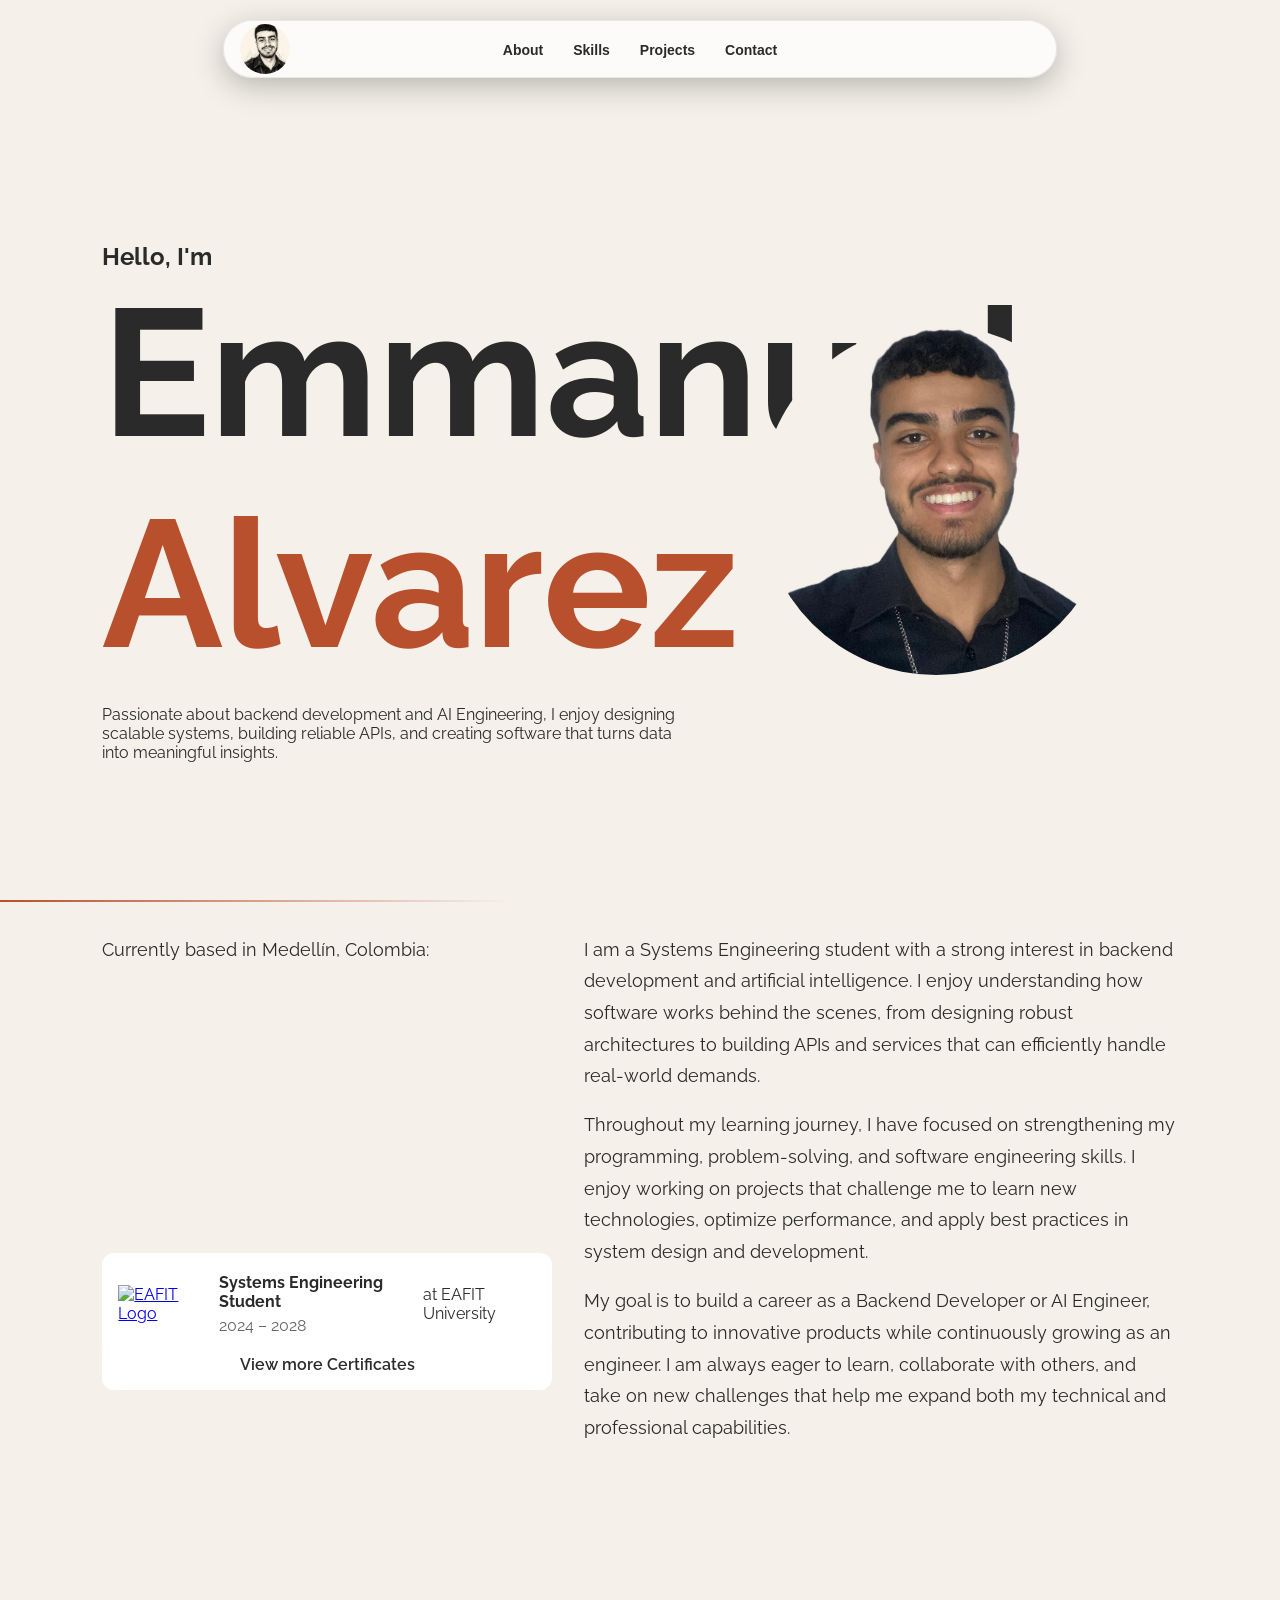
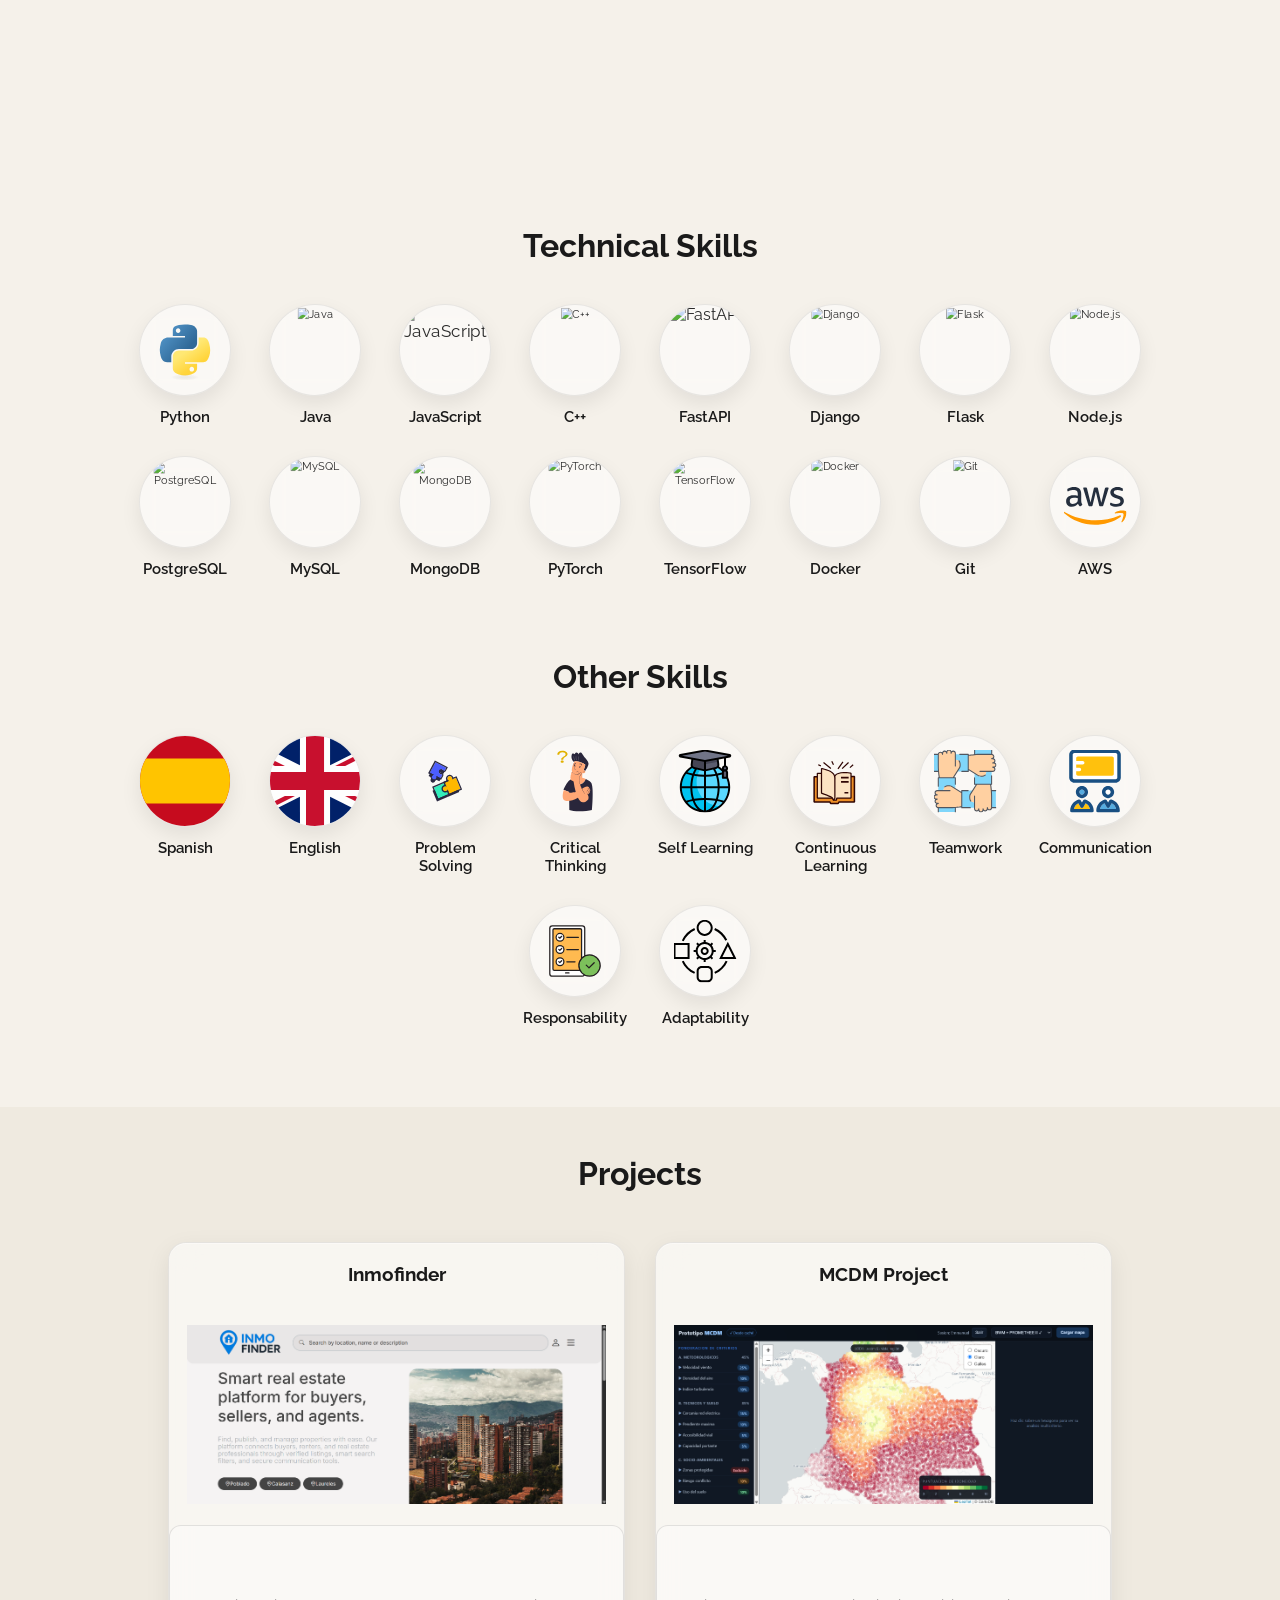
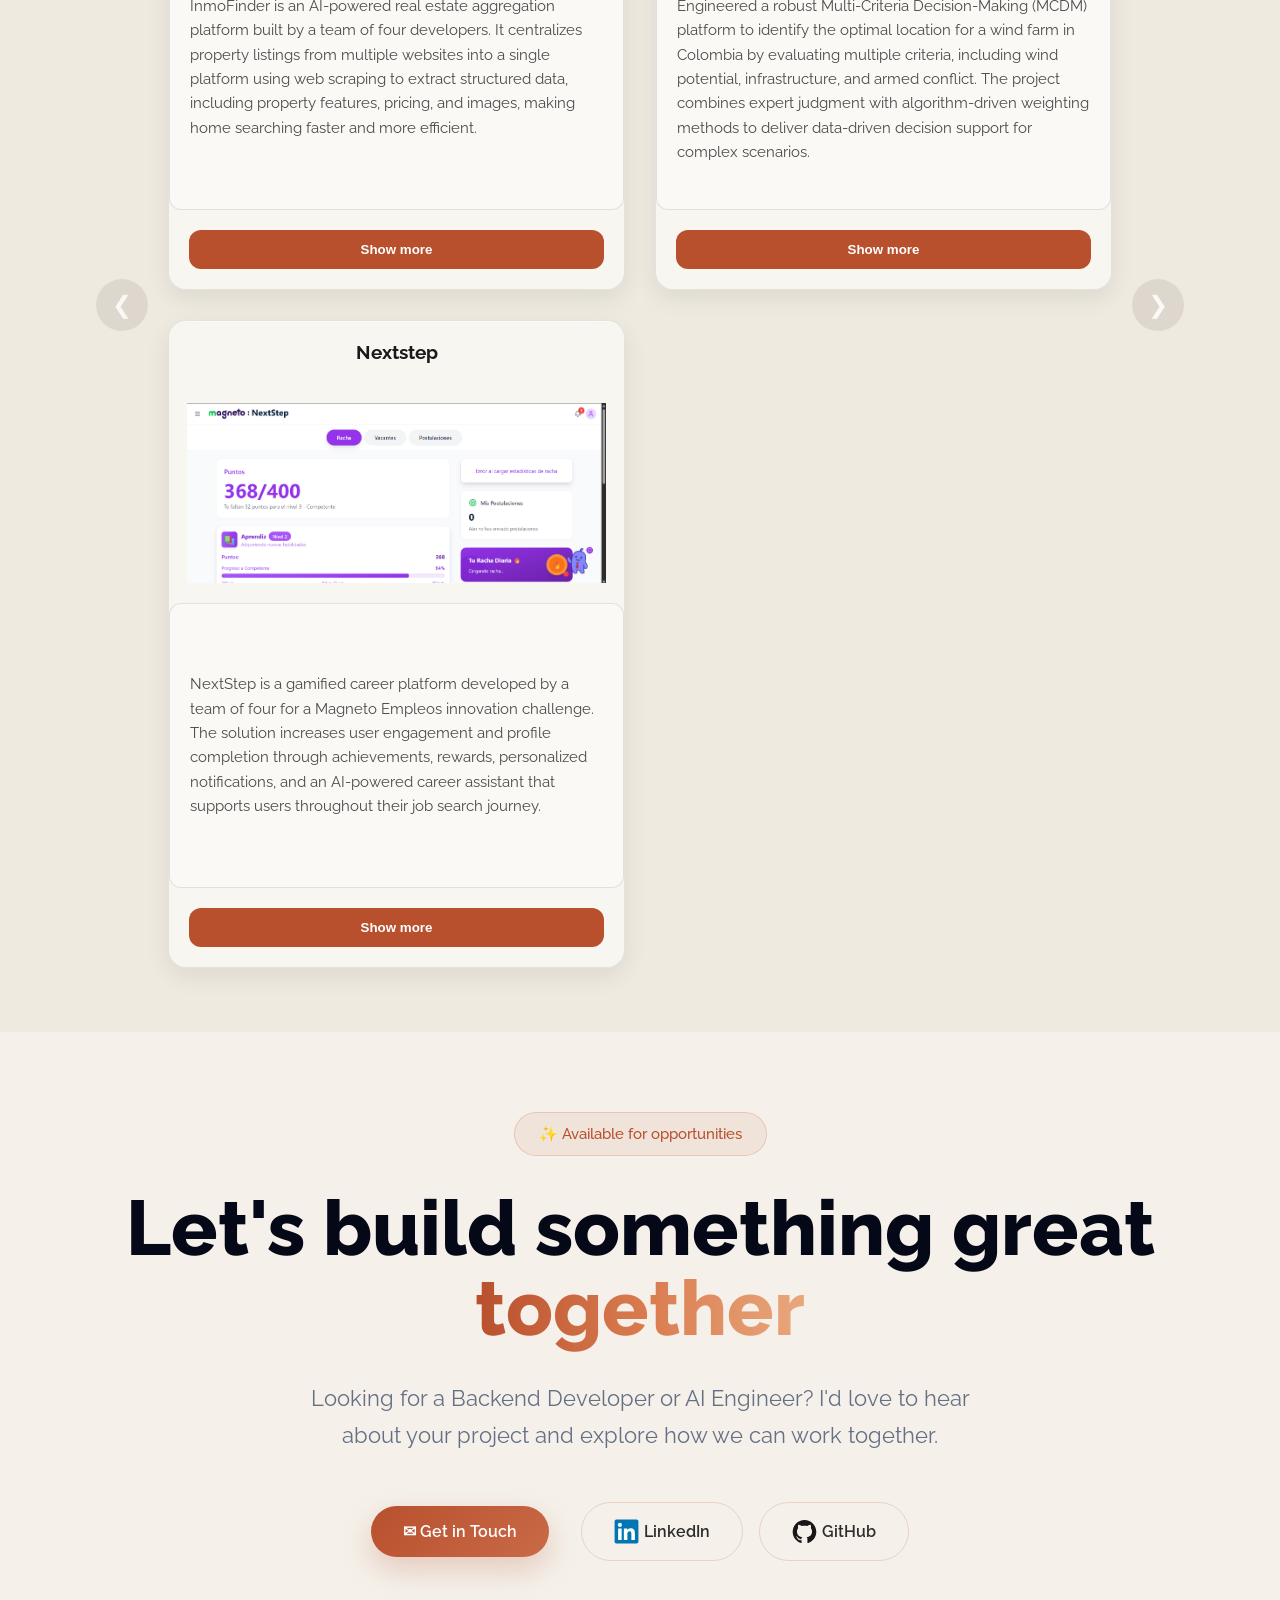
==== commit 025ec220: "fix" ====
--- a/frontend/index.html
+++ b/frontend/index.html
@@ -7,7 +7,8 @@
     <link rel="stylesheet" href="index.css">
     <!-- Fuente del Proyecto Raleway -->
     <link href="https://fonts.googleapis.com/css2?family=Raleway:wght@500&display=swap" rel="stylesheet">
-    <title>Portfolio</title>
+    <title>Emmanuel Alvarez | AI & Backend Developer</title>
+    <link rel="icon" type="image/png" href="img/portrait.png">
 </head>
 
 <body>
@@ -99,7 +100,7 @@
             </span>
 
             <h2 class="contact-title">
-              Let's build intelligent systems
+              Let's build something great
               <span>together</span>
             </h2>
 
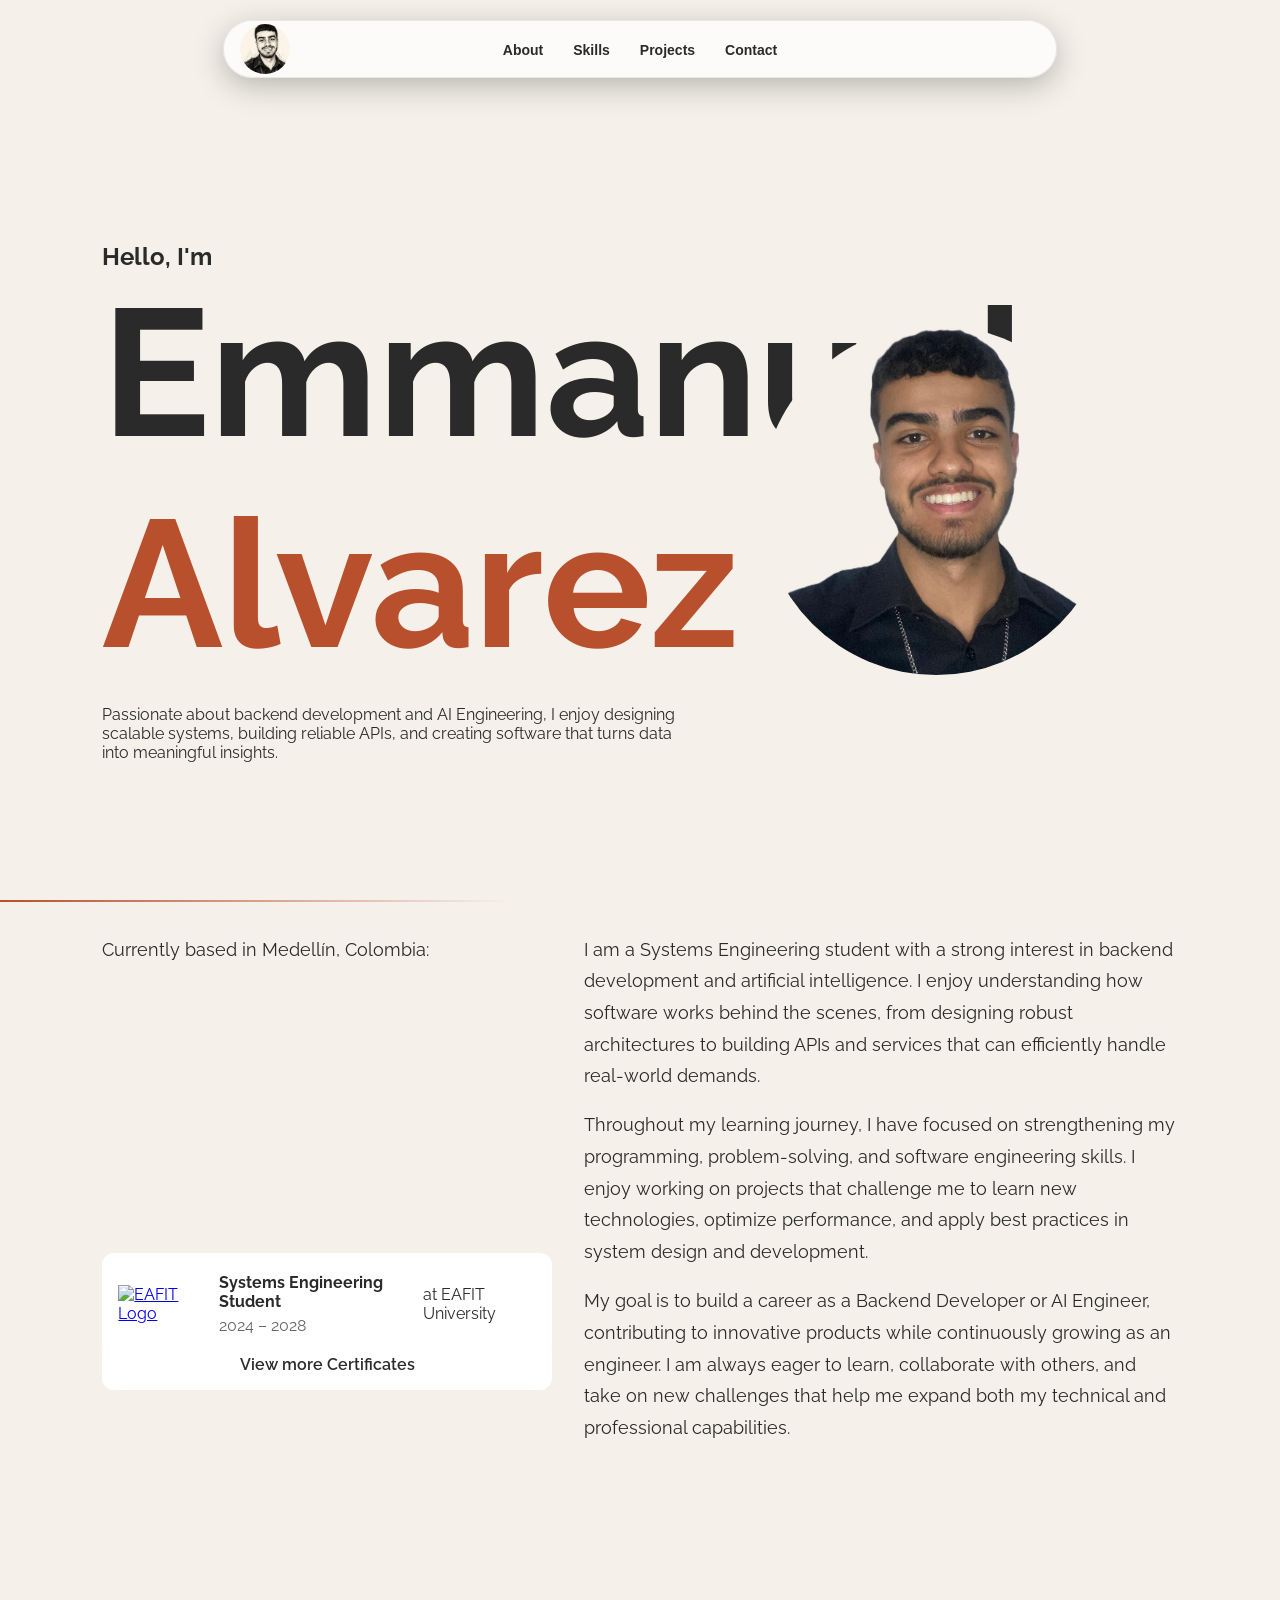
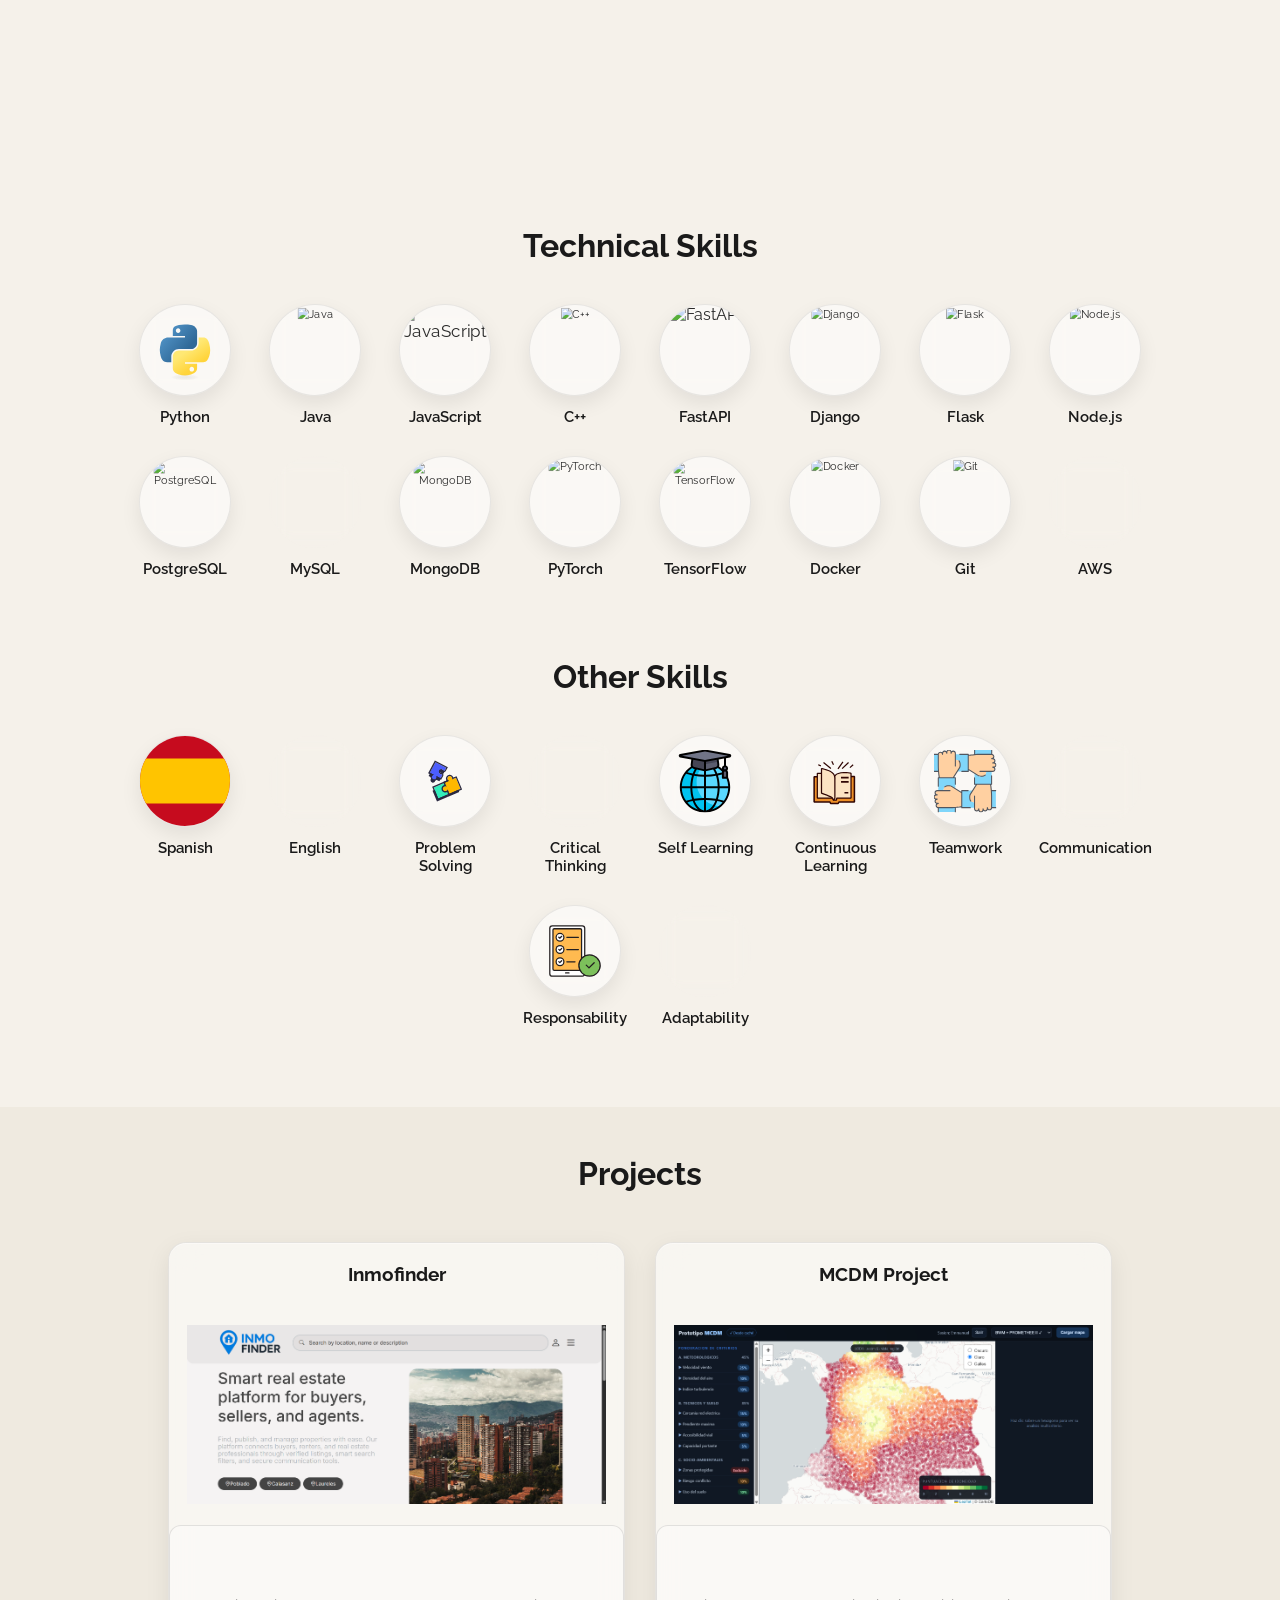
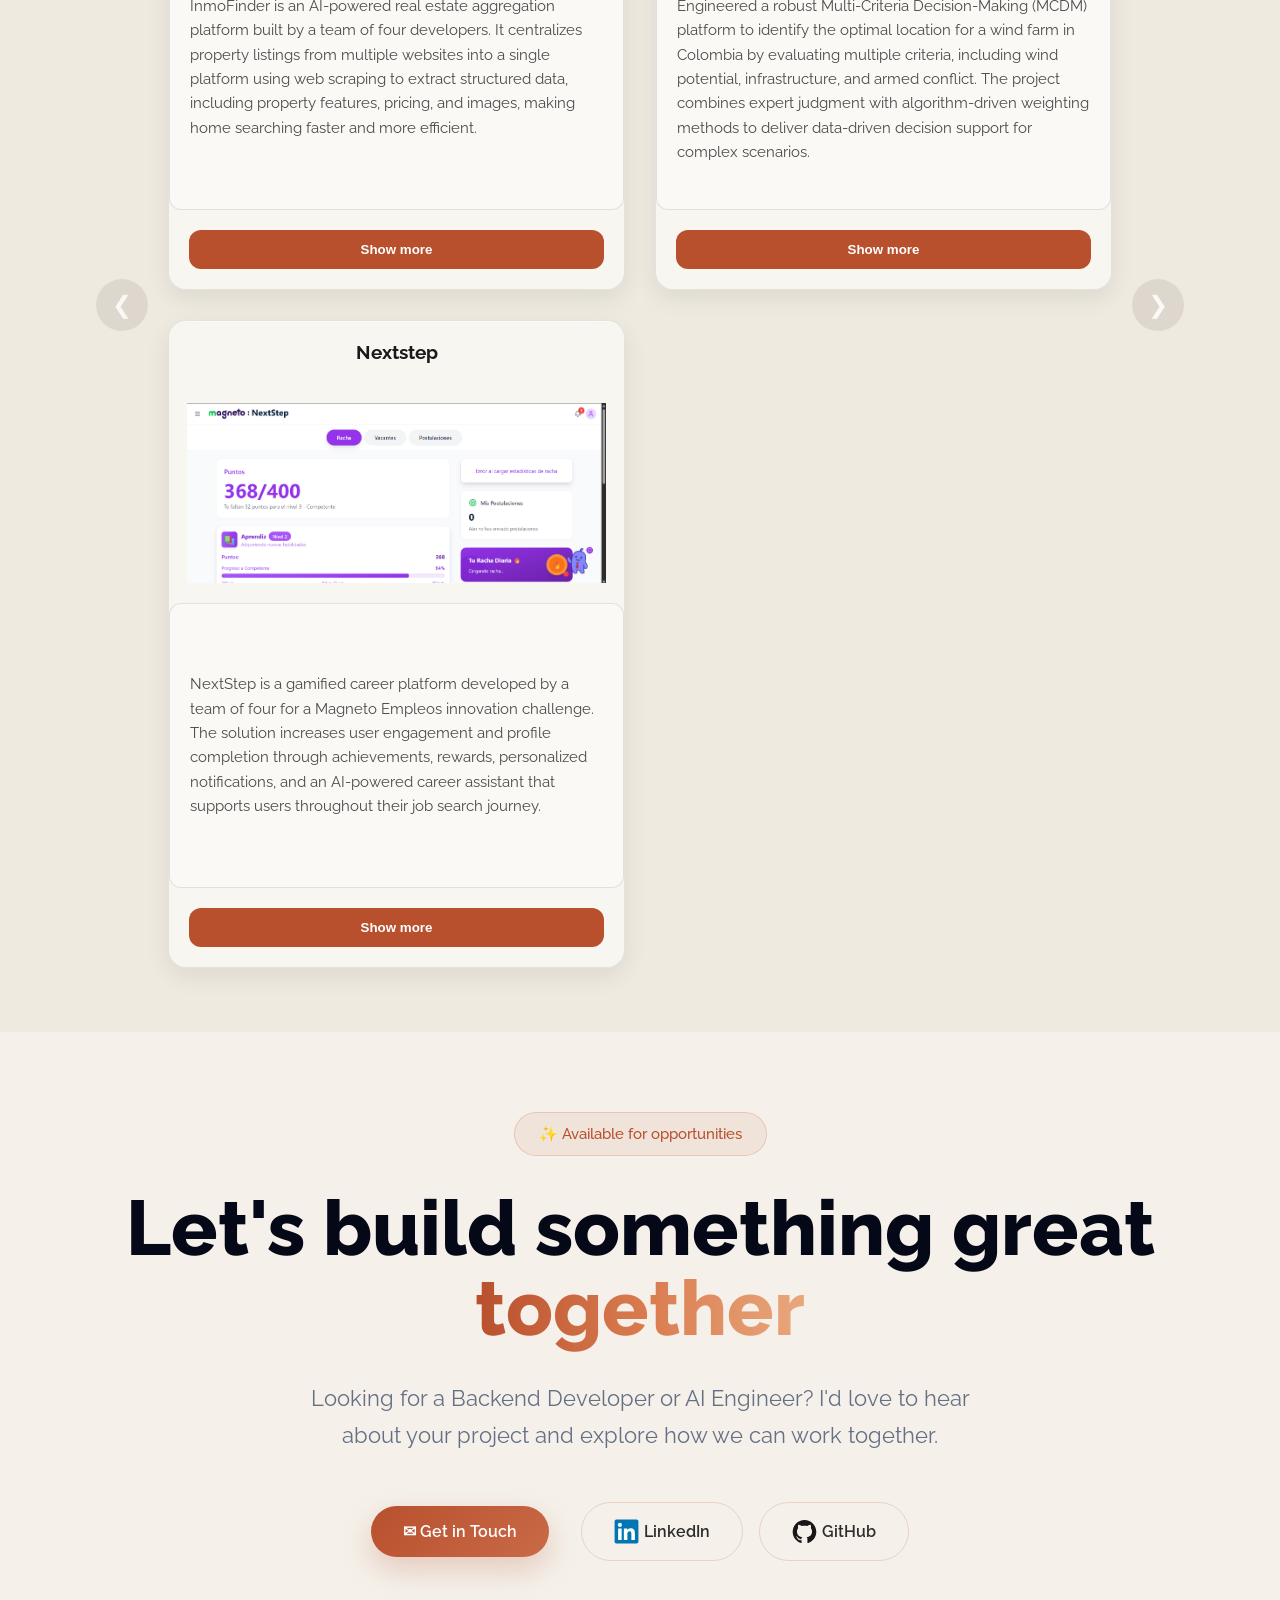
==== commit 6f1c1b5b: "fix(contact-form): adding emailjs to send emails" ====
--- a/frontend/index.html
+++ b/frontend/index.html
@@ -12,6 +12,14 @@
 </head>
 
 <body>
+
+    <script src="https://cdn.jsdelivr.net/npm/@emailjs/browser@4/dist/email.min.js"></script>
+
+    <script>
+        emailjs.init({
+            publicKey: "1K0D6yAIFUztXibDL",
+        });
+    </script>
 
     <div id="topbar-container">
         <script src="topbar/topbar.js"></script>
@@ -115,7 +123,6 @@
                     id="open-contact-form"
                     class="btn btn-primary"
                 >
-                    <script src="contact-form/contact-form.js"></script>
                   ✉ Get in Touch
                 </a>
                 <div id="contact-form-container">
